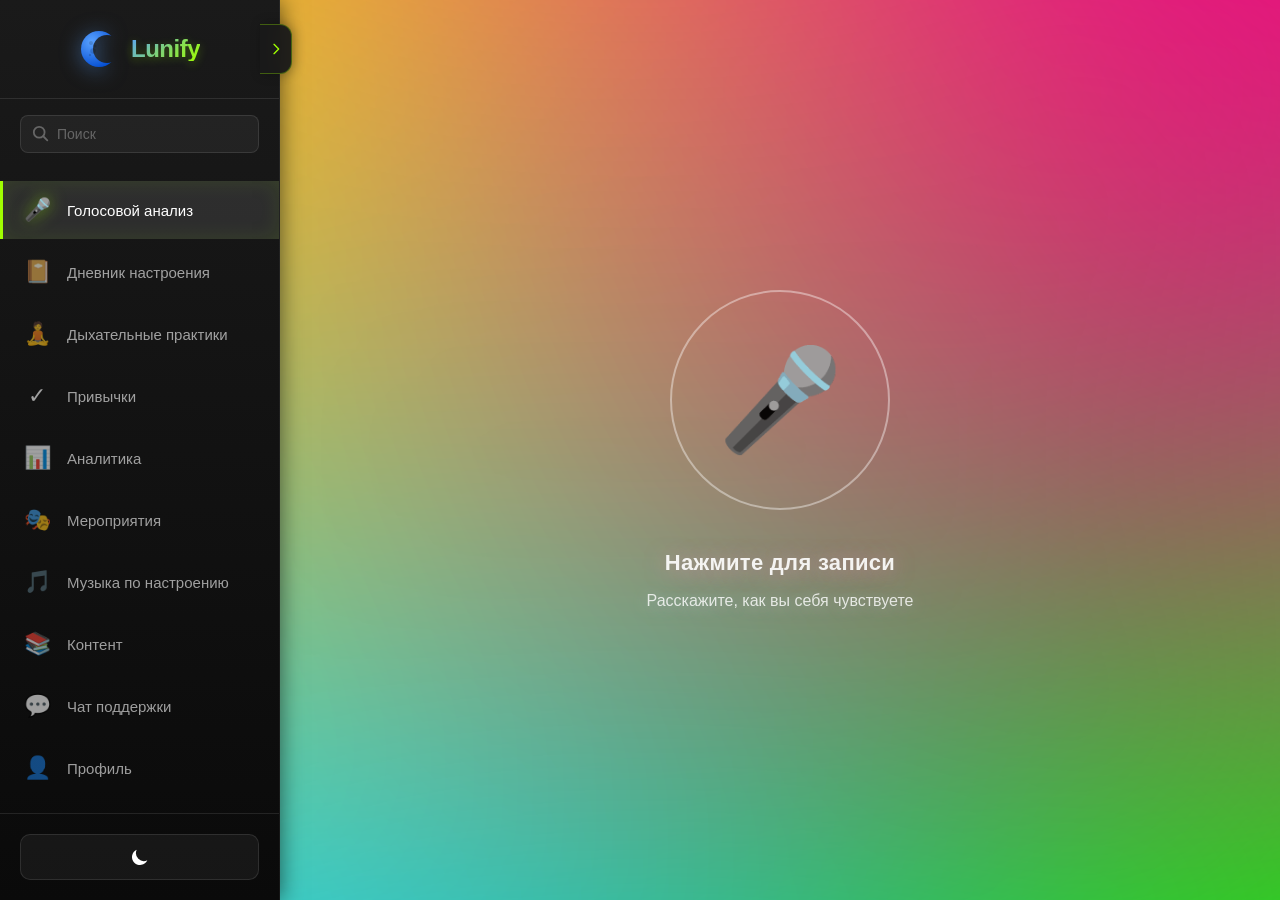
==== index.html @ f53cf0d1 "first" ====
<!DOCTYPE html>
<html lang="ru">
<head>
    <meta charset="UTF-8">
    <meta name="viewport" content="width=device-width, initial-scale=1.0, maximum-scale=1.0, user-scalable=no">
    <meta name="apple-mobile-web-app-capable" content="yes">
    <meta name="apple-mobile-web-app-status-bar-style" content="black-translucent">
    <meta name="apple-mobile-web-app-title" content="Lunify">
    <title>Lunify - Психологическое благополучие</title>
    <link rel="stylesheet" href="css/style.css?v=2.0">
</head>
<body>
    <!-- Sidebar Toggle Button -->
    <button class="sidebar-toggle-btn" id="sidebarToggleBtn">
        <svg width="24" height="24" viewBox="0 0 24 24" fill="none">
            <path d="M9 5L16 12L9 19" stroke="currentColor" stroke-width="2" stroke-linecap="round" stroke-linejoin="round"/>
        </svg>
    </button>

    <!-- Main Container -->
    <div class="container">
        <!-- Sidebar -->
        <aside class="app-sidebar" id="appSidebar">
            <div class="sidebar-header">
                <div class="sidebar-logo">
                    <svg class="moon-logo-sidebar" viewBox="0 0 200 200" xmlns="http://www.w3.org/2000/svg">
                        <defs>
                            <radialGradient id="moonGradientSidebar" cx="30%" cy="30%" r="80%">
                                <stop offset="0%" stop-color="#5AA2FF"/>
                                <stop offset="100%" stop-color="#004AD0"/>
                            </radialGradient>
                            <mask id="moonMaskSidebar">
                                <rect width="100%" height="100%" fill="white"/>
                                <circle cx="140" cy="100" r="70" fill="black"/>
                            </mask>
                        </defs>
                        <circle cx="100" cy="100" r="90" fill="url(#moonGradientSidebar)" mask="url(#moonMaskSidebar)"/>
                        <circle cx="60" cy="70" r="10" fill="rgba(0,0,0,0.15)"/>
                        <circle cx="70" cy="110" r="14" fill="rgba(0,0,0,0.15)"/>
                        <circle cx="55" cy="130" r="6" fill="rgba(0,0,0,0.15)"/>
                        <circle cx="80" cy="85" r="8" fill="rgba(0,0,0,0.15)"/>
                    </svg>
                    <div class="logo-text-wrapper">
                        <h1 class="sidebar-title">Lunify</h1>
                    </div>
                </div>
            </div>

            <!-- Search -->
            <div class="sidebar-search">
                <svg class="search-icon" width="18" height="18" viewBox="0 0 20 20" fill="none">
                    <circle cx="8" cy="8" r="6" stroke="currentColor" stroke-width="2"/>
                    <path d="M12.5 12.5L17 17" stroke="currentColor" stroke-width="2" stroke-linecap="round"/>
                </svg>
                <input type="text" class="search-input" placeholder="Поиск">
            </div>

            <!-- Navigation -->
            <nav class="sidebar-nav">
                <button class="ios-tab active" data-tab="voice">
                    <span class="tab-icon">🎤</span>
                    <span class="tab-label">Голосовой анализ</span>
                </button>
                <button class="ios-tab" data-tab="mood">
                    <span class="tab-icon">📔</span>
                    <span class="tab-label">Дневник настроения</span>
                </button>
                <button class="ios-tab" data-tab="breathe">
                    <span class="tab-icon">🧘</span>
                    <span class="tab-label">Дыхательные практики</span>
                </button>
                <button class="ios-tab" data-tab="habits">
                    <span class="tab-icon">✓</span>
                    <span class="tab-label">Привычки</span>
                </button>
                <button class="ios-tab" data-tab="analytics">
                    <span class="tab-icon">📊</span>
                    <span class="tab-label">Аналитика</span>
                </button>
                <button class="ios-tab" data-tab="events">
                    <span class="tab-icon">🎭</span>
                    <span class="tab-label">Мероприятия</span>
                </button>
                <button class="ios-tab" data-tab="music">
                    <span class="tab-icon">🎵</span>
                    <span class="tab-label">Музыка по настроению</span>
                </button>
                <button class="ios-tab" data-tab="content">
                    <span class="tab-icon">📚</span>
                    <span class="tab-label">Контент</span>
                </button>
                <button class="ios-tab" data-tab="chat">
                    <span class="tab-icon">💬</span>
                    <span class="tab-label">Чат поддержки</span>
                </button>
                <button class="ios-tab" data-tab="profile">
                    <span class="tab-icon">👤</span>
                    <span class="tab-label">Профиль</span>
                </button>
            </nav>

            <!-- Theme Toggle -->
            <div class="sidebar-footer">
                <button class="theme-toggle-btn" id="themeToggle" title="Переключить тему">
                    <svg width="20" height="20" viewBox="0 0 20 20" fill="currentColor">
                        <path d="M17.293 13.293A8 8 0 016.707 2.707a8.001 8.001 0 1010.586 10.586z"/>
                    </svg>
                </button>
            </div>
        </aside>

        <!-- Main Content Area -->
        <div class="main-content-area" id="mainContentArea">

        <!-- Voice Tab -->
        <div id="voice-tab" class="tab-content active">
            <div class="ios-card">
                <div class="voice-section">
                    <button class="voice-button" id="voiceBtn">🎤</button>
                    <div class="voice-status" id="voiceStatus">Нажмите для записи</div>
                    <div class="voice-hint">Расскажите, как вы себя чувствуете</div>
                </div>
            </div>

            <!-- Results Card -->
            <div class="ios-card result-card" id="resultsCard">
                <button class="result-close-btn" id="closeResultsBtn">✕</button>
                <div class="result-banner" id="resultBanner">
                    <div class="result-icon" id="resultIcon">😊</div>
                    <div class="result-title" id="resultTitle">Анализ завершен</div>
                    <div class="result-subtitle" id="resultSubtitle">Ваше состояние</div>
                    <div class="ios-badge" id="resultBadge">Приоритет</div>
                </div>
                <div class="ios-card-body">
                    <div id="resultMessage"></div>

                    <div class="ios-list">
                        <div class="list-item-title">📌 Рекомендации</div>
                        <div id="actionsList"></div>
                    </div>

                    <div class="ios-list">
                        <div class="list-item-title">🧘 Упражнения</div>
                        <div id="exercisesList"></div>
                    </div>
                </div>
            </div>
        </div>

        <!-- Mood Diary Tab -->
        <div id="mood-tab" class="tab-content">
            <div class="ios-card">
                <div class="ios-card-header">
                    <h2>Дневник настроения</h2>
                </div>
                <div class="ios-card-body">
                    <div class="mood-selector">
                        <div class="mood-question">Как вы себя чувствуете сегодня?</div>
                        <div class="mood-emojis">
                            <button class="mood-emoji" data-mood="5" data-emoji="😄">😄<span>Отлично</span></button>
                            <button class="mood-emoji" data-mood="4" data-emoji="🙂">🙂<span>Хорошо</span></button>
                            <button class="mood-emoji" data-mood="3" data-emoji="😐">😐<span>Нормально</span></button>
                            <button class="mood-emoji" data-mood="2" data-emoji="😔">😔<span>Грустно</span></button>
                            <button class="mood-emoji" data-mood="1" data-emoji="😢">😢<span>Плохо</span></button>
                        </div>
                    </div>

                    <div class="mood-tags">
                        <div class="section-title">Что влияет на настроение?</div>
                        <div class="tags-container">
                            <button class="tag-btn" data-tag="работа">💼 Работа</button>
                            <button class="tag-btn" data-tag="отношения">❤️ Отношения</button>
                            <button class="tag-btn" data-tag="здоровье">🏥 Здоровье</button>
                            <button class="tag-btn" data-tag="семья">👨‍👩‍👧 Семья</button>
                            <button class="tag-btn" data-tag="деньги">💰 Финансы</button>
                            <button class="tag-btn" data-tag="учеба">📚 Учёба</button>
                            <button class="tag-btn" data-tag="сон">😴 Сон</button>
                            <button class="tag-btn" data-tag="спорт">🏃 Спорт</button>
                        </div>
                    </div>

                    <textarea class="ios-input" id="moodNote" placeholder="Заметки (необязательно)..."></textarea>
                    <button class="ios-button" id="saveMoodBtn">Сохранить запись</button>
                </div>
            </div>

            <!-- Mood History -->
            <div class="ios-card">
                <div class="ios-card-header">
                    <h2>История записей</h2>
                </div>
                <div id="moodHistoryList"></div>
            </div>
        </div>

        <!-- Breathing Exercises Tab -->
        <div id="breathe-tab" class="tab-content">
            <div class="ios-card">
                <div class="ios-card-header">
                    <h2>Дыхательные практики</h2>
                </div>
                <div class="breathe-container">
                    <!-- Exercise Selector -->
                    <div class="exercise-selector">
                        <button class="exercise-card active" data-exercise="478">
                            <div class="exercise-icon">😌</div>
                            <div class="exercise-name">4-7-8</div>
                            <div class="exercise-desc">Для расслабления</div>
                        </button>
                        <button class="exercise-card" data-exercise="box">
                            <div class="exercise-icon">📦</div>
                            <div class="exercise-name">Квадрат</div>
                            <div class="exercise-desc">От стресса</div>
                        </button>
                        <button class="exercise-card" data-exercise="calm">
                            <div class="exercise-icon">🌊</div>
                            <div class="exercise-name">Спокойствие</div>
                            <div class="exercise-desc">Медленное дыхание</div>
                        </button>
                        <button class="exercise-card" data-exercise="energy">
                            <div class="exercise-icon">⚡</div>
                            <div class="exercise-name">Энергия</div>
                            <div class="exercise-desc">Бодрящее дыхание</div>
                        </button>
                        <button class="exercise-card" data-exercise="triangle">
                            <div class="exercise-icon">🔺</div>
                            <div class="exercise-name">Треугольник</div>
                            <div class="exercise-desc">Баланс и гармония</div>
                        </button>
                        <button class="exercise-card" data-exercise="deep">
                            <div class="exercise-icon">🫁</div>
                            <div class="exercise-name">Глубокое</div>
                            <div class="exercise-desc">Против тревоги</div>
                        </button>
                    </div>

                    <!-- Breathing Animation -->
                    <div class="breathing-animation">
                        <div class="breath-circle" id="breathCircle">
                            <div class="breath-text" id="breathText">Нажмите<br>"Начать"</div>
                        </div>
                    </div>

                    <!-- Controls -->
                    <div class="breathing-controls">
                        <div class="breath-counter" id="breathCounter">Циклов: 0 / 5</div>
                    </div>

                    <!-- Instructions -->
                    <div class="breathing-instructions" id="breathInstructions">
                        <h3>Техника 4-7-8</h3>
                        <ul>
                            <li>Вдох через нос (4 секунды)</li>
                            <li>Задержка дыхания (7 секунд)</li>
                            <li>Выдох через рот (8 секунд)</li>
                        </ul>
                    </div>
                </div>
            </div>
        </div>

        <!-- Habits Tracker Tab -->
        <div id="habits-tab" class="tab-content">
            <div class="ios-card">
                <div class="ios-card-header">
                    <h2>Трекер привычек</h2>
                    <button class="add-habit-btn" id="addHabitBtn">+ Добавить</button>
                </div>
                <div class="habits-list" id="habitsList">
                    <!-- Habits will be added here -->
                </div>
            </div>

            <!-- Add Habit Modal -->
            <div class="modal" id="addHabitModal">
                <div class="modal-content">
                    <div class="modal-header">
                        <h3>Новая привычка</h3>
                        <button class="modal-close" id="closeHabitModal">✕</button>
                    </div>
                    <div class="modal-body">
                        <input type="text" class="ios-input" id="habitNameInput" placeholder="Название привычки">
                        <div class="habit-icon-selector">
                            <button class="habit-icon-btn" data-icon="💧">💧</button>
                            <button class="habit-icon-btn" data-icon="🏃">🏃</button>
                            <button class="habit-icon-btn" data-icon="📚">📚</button>
                            <button class="habit-icon-btn" data-icon="🧘">🧘</button>
                            <button class="habit-icon-btn" data-icon="😴">😴</button>
                            <button class="habit-icon-btn" data-icon="🥗">🥗</button>
                            <button class="habit-icon-btn" data-icon="💊">💊</button>
                            <button class="habit-icon-btn" data-icon="✍️">✍️</button>
                        </div>
                        <button class="ios-button" id="saveHabitBtn">Создать привычку</button>
                    </div>
                </div>
            </div>
        </div>

        <!-- Analytics Tab -->
        <div id="analytics-tab" class="tab-content">
            <div class="ios-card">
                <div class="ios-card-header">
                    <h2>Аналитика настроения</h2>
                    <div class="period-selector">
                        <button class="period-btn active" data-period="week">Неделя</button>
                        <button class="period-btn" data-period="month">Месяц</button>
                    </div>
                </div>
                <div class="ios-card-body">
                    <canvas id="moodChart"></canvas>
                </div>
            </div>

            <div class="ios-card">
                <div class="ios-card-header">
                    <h2>Статистика</h2>
                </div>
                <div class="stats-grid">
                    <div class="stat-card">
                        <div class="stat-value" id="avgMood">0</div>
                        <div class="stat-label">Среднее настроение</div>
                    </div>
                    <div class="stat-card">
                        <div class="stat-value" id="totalEntries">0</div>
                        <div class="stat-label">Записей</div>
                    </div>
                    <div class="stat-card">
                        <div class="stat-value" id="bestDay">-</div>
                        <div class="stat-label">Лучший день</div>
                    </div>
                    <div class="stat-card">
                        <div class="stat-value" id="streak">0</div>
                        <div class="stat-label">Дней подряд</div>
                    </div>
                </div>
            </div>

            <div class="ios-card">
                <div class="ios-card-header">
                    <h2>Популярные триггеры</h2>
                </div>
                <div class="triggers-list" id="triggersList">
                    <!-- Will be populated -->
                </div>
            </div>
        </div>

        <!-- Events Tab -->
        <div id="events-tab" class="tab-content">
            <div class="events-page">
                <h1 class="events-page-title">Психологические мероприятия</h1>
                <p class="events-page-subtitle">Найдите подходящие события для вашего благополучия в Москве</p>

                <!-- Featured Events -->
                <section class="events-section">
                    <h2 class="events-section-title">Рекомендуем</h2>
                    <div class="events-grid">
                        <!-- Event Card 1 -->
                        <div class="event-card">
                            <div class="event-image" style="background: linear-gradient(135deg, #667eea 0%, #764ba2 100%);">
                                <div class="event-date-badge">
                                    <div class="date-month">НОЯ</div>
                                    <div class="date-day">25</div>
                                </div>
                                <div class="event-category">Медитация</div>
                            </div>
                            <div class="event-content">
                                <h3 class="event-title">Практика осознанности для начинающих</h3>
                                <p class="event-location">📍 Москва • Центр йоги "Прана"</p>
                                <p class="event-time">⏰ 19:00 - 21:00</p>
                                <div class="event-footer">
                                    <span class="event-price">от 1 500 ₽</span>
                                    <span class="event-spots">Осталось 5 мест</span>
                                </div>
                            </div>
                        </div>

                        <!-- Event Card 2 -->
                        <div class="event-card">
                            <div class="event-image" style="background: linear-gradient(135deg, #f093fb 0%, #f5576c 100%);">
                                <div class="event-date-badge">
                                    <div class="date-month">НОЯ</div>
                                    <div class="date-day">28</div>
                                </div>
                                <div class="event-category">Арт-терапия</div>
                            </div>
                            <div class="event-content">
                                <h3 class="event-title">Творческая мастерская: Рисуем эмоции</h3>
                                <p class="event-location">📍 Москва • Студия "Арт Пространство"</p>
                                <p class="event-time">⏰ 15:00 - 18:00</p>
                                <div class="event-footer">
                                    <span class="event-price">от 2 000 ₽</span>
                                    <span class="event-spots">Осталось 8 мест</span>
                                </div>
                            </div>
                        </div>

                        <!-- Event Card 3 -->
                        <div class="event-card">
                            <div class="event-image" style="background: linear-gradient(135deg, #4facfe 0%, #00f2fe 100%);">
                                <div class="event-date-badge">
                                    <div class="date-month">ДЕК</div>
                                    <div class="date-day">02</div>
                                </div>
                                <div class="event-category">Дыхание</div>
                            </div>
                            <div class="event-content">
                                <h3 class="event-title">Дыхательные практики от стресса</h3>
                                <p class="event-location">📍 Москва • Wellness Центр</p>
                                <p class="event-time">⏰ 10:00 - 12:00</p>
                                <div class="event-footer">
                                    <span class="event-price">от 1 800 ₽</span>
                                    <span class="event-spots">Осталось 12 мест</span>
                                </div>
                            </div>
                        </div>

                        <!-- Event Card 4 -->
                        <div class="event-card">
                            <div class="event-image" style="background: linear-gradient(135deg, #43e97b 0%, #38f9d7 100%);">
                                <div class="event-date-badge">
                                    <div class="date-month">ДЕК</div>
                                    <div class="date-day">05</div>
                                </div>
                                <div class="event-category">Групповая терапия</div>
                            </div>
                            <div class="event-content">
                                <h3 class="event-title">Женский круг поддержки</h3>
                                <p class="event-location">📍 Москва • Психологический центр "Гармония"</p>
                                <p class="event-time">⏰ 18:00 - 20:30</p>
                                <div class="event-footer">
                                    <span class="event-price">от 2 500 ₽</span>
                                    <span class="event-spots">Осталось 3 места</span>
                                </div>
                            </div>
                        </div>

                        <!-- Event Card 5 -->
                        <div class="event-card">
                            <div class="event-image" style="background: linear-gradient(135deg, #fa709a 0%, #fee140 100%);">
                                <div class="event-date-badge">
                                    <div class="date-month">ДЕК</div>
                                    <div class="date-day">08</div>
                                </div>
                                <div class="event-category">Йога</div>
                            </div>
                            <div class="event-content">
                                <h3 class="event-title">Йога для снятия тревожности</h3>
                                <p class="event-location">📍 Москва • Yoga Space</p>
                                <p class="event-time">⏰ 20:00 - 21:30</p>
                                <div class="event-footer">
                                    <span class="event-price">от 1 200 ₽</span>
                                    <span class="event-spots">Осталось 15 мест</span>
                                </div>
                            </div>
                        </div>

                        <!-- Event Card 6 -->
                        <div class="event-card">
                            <div class="event-image" style="background: linear-gradient(135deg, #a8edea 0%, #fed6e3 100%);">
                                <div class="event-date-badge">
                                    <div class="date-month">ДЕК</div>
                                    <div class="date-day">12</div>
                                </div>
                                <div class="event-category">Лекция</div>
                            </div>
                            <div class="event-content">
                                <h3 class="event-title">Как справляться с выгоранием</h3>
                                <p class="event-location">📍 Москва • Лекторий "Просвещение"</p>
                                <p class="event-time">⏰ 19:30 - 21:00</p>
                                <div class="event-footer">
                                    <span class="event-price">Бесплатно</span>
                                    <span class="event-spots">Осталось 20 мест</span>
                                </div>
                            </div>
                        </div>
                    </div>
                </section>

                <!-- Upcoming Events -->
                <section class="events-section">
                    <h2 class="events-section-title">Скоро</h2>
                    <div class="events-grid">
                        <!-- Event Card 7 -->
                        <div class="event-card">
                            <div class="event-image" style="background: linear-gradient(135deg, #ffecd2 0%, #fcb69f 100%);">
                                <div class="event-date-badge">
                                    <div class="date-month">ДЕК</div>
                                    <div class="date-day">15</div>
                                </div>
                                <div class="event-category">Танцевальная терапия</div>
                            </div>
                            <div class="event-content">
                                <h3 class="event-title">Свободный танец: Выражение через движение</h3>
                                <p class="event-location">📍 Москва • Танцевальная студия "Движение"</p>
                                <p class="event-time">⏰ 16:00 - 18:00</p>
                                <div class="event-footer">
                                    <span class="event-price">от 1 600 ₽</span>
                                    <span class="event-spots">Осталось 10 мест</span>
                                </div>
                            </div>
                        </div>

                        <!-- Event Card 8 -->
                        <div class="event-card">
                            <div class="event-image" style="background: linear-gradient(135deg, #ff9a9e 0%, #fecfef 100%);">
                                <div class="event-date-badge">
                                    <div class="date-month">ДЕК</div>
                                    <div class="date-day">18</div>
                                </div>
                                <div class="event-category">Звукотерапия</div>
                            </div>
                            <div class="event-content">
                                <h3 class="event-title">Медитация с поющими чашами</h3>
                                <p class="event-location">📍 Москва • Центр "Звуковая волна"</p>
                                <p class="event-time">⏰ 20:00 - 22:00</p>
                                <div class="event-footer">
                                    <span class="event-price">от 2 200 ₽</span>
                                    <span class="event-spots">Осталось 6 мест</span>
                                </div>
                            </div>
                        </div>
                    </div>
                </section>
            </div>
        </div>

        <!-- Music Tab -->
        <div id="music-tab" class="tab-content">
            <div class="music-page">
                <h1 class="music-page-title">Музыка по настроению</h1>
                <p class="music-page-subtitle">Подберите музыку под ваше текущее состояние</p>

                <!-- Mood Selection -->
                <section class="mood-music-section">
                    <h2 class="music-section-title">Выберите настроение</h2>
                    <div class="mood-categories">
                        <!-- Happy Mood -->
                        <div class="mood-category-card" data-mood="happy">
                            <div class="mood-category-icon">😊</div>
                            <h3 class="mood-category-title">Поднять настроение</h3>
                            <p class="mood-category-desc">Веселые и энергичные треки</p>
                            <div class="mood-category-overlay">
                                <button class="play-mood-btn">▶ Слушать</button>
                            </div>
                        </div>

                        <!-- Calm Mood -->
                        <div class="mood-category-card" data-mood="calm">
                            <div class="mood-category-icon">😌</div>
                            <h3 class="mood-category-title">Успокоиться</h3>
                            <p class="mood-category-desc">Расслабляющая музыка</p>
                            <div class="mood-category-overlay">
                                <button class="play-mood-btn">▶ Слушать</button>
                            </div>
                        </div>

                        <!-- Focus Mood -->
                        <div class="mood-category-card" data-mood="focus">
                            <div class="mood-category-icon">🎯</div>
                            <h3 class="mood-category-title">Сосредоточиться</h3>
                            <p class="mood-category-desc">Музыка для концентрации</p>
                            <div class="mood-category-overlay">
                                <button class="play-mood-btn">▶ Слушать</button>
                            </div>
                        </div>

                        <!-- Sleep Mood -->
                        <div class="mood-category-card" data-mood="sleep">
                            <div class="mood-category-icon">😴</div>
                            <h3 class="mood-category-title">Заснуть</h3>
                            <p class="mood-category-desc">Спокойная музыка для сна</p>
                            <div class="mood-category-overlay">
                                <button class="play-mood-btn">▶ Слушать</button>
                            </div>
                        </div>

                        <!-- Energize Mood -->
                        <div class="mood-category-card" data-mood="energize">
                            <div class="mood-category-icon">⚡</div>
                            <h3 class="mood-category-title">Зарядиться энергией</h3>
                            <p class="mood-category-desc">Бодрящие треки</p>
                            <div class="mood-category-overlay">
                                <button class="play-mood-btn">▶ Слушать</button>
                            </div>
                        </div>

                        <!-- Sad Mood -->
                        <div class="mood-category-card" data-mood="sad">
                            <div class="mood-category-icon">😢</div>
                            <h3 class="mood-category-title">Выплеснуть эмоции</h3>
                            <p class="mood-category-desc">Для грустного настроения</p>
                            <div class="mood-category-overlay">
                                <button class="play-mood-btn">▶ Слушать</button>
                            </div>
                        </div>
                    </div>
                </section>

                <!-- Current Playing -->
                <section class="now-playing-section" id="nowPlayingSection" style="display: none;">
                    <h2 class="music-section-title">Сейчас играет</h2>
                    <div class="now-playing-card">
                        <div class="now-playing-cover" id="nowPlayingCover">
                            <div class="play-indicator">
                                <span class="bar"></span>
                                <span class="bar"></span>
                                <span class="bar"></span>
                                <span class="bar"></span>
                            </div>
                        </div>
                        <div class="now-playing-info">
                            <h3 class="now-playing-title" id="nowPlayingTitle">Название трека</h3>
                            <p class="now-playing-artist" id="nowPlayingArtist">Исполнитель</p>
                            <div class="now-playing-progress">
                                <div class="progress-bar">
                                    <div class="progress-fill" id="progressFill"></div>
                                </div>
                                <div class="progress-time">
                                    <span id="currentTime">0:00</span>
                                    <span id="totalTime">0:00</span>
                                </div>
                            </div>
                        </div>
                        <div class="now-playing-controls">
                            <button class="control-btn" id="prevBtn">⏮</button>
                            <button class="control-btn play-btn" id="playPauseBtn">▶</button>
                            <button class="control-btn" id="nextBtn">⏭</button>
                        </div>
                    </div>
                </section>

                <!-- Recommended Playlists -->
                <section class="playlists-section">
                    <h2 class="music-section-title">Рекомендованные плейлисты</h2>
                    <div class="playlists-grid" id="playlistsGrid">
                        <!-- Playlists will be loaded here -->
                        <div class="playlist-card">
                            <div class="playlist-cover" style="background: linear-gradient(135deg, #FFD89B 0%, #19547B 100%);">
                                <div class="playlist-play-btn">▶</div>
                            </div>
                            <h4 class="playlist-title">Утренняя мотивация</h4>
                            <p class="playlist-desc">Начни день с энергии</p>
                        </div>

                        <div class="playlist-card">
                            <div class="playlist-cover" style="background: linear-gradient(135deg, #667eea 0%, #764ba2 100%);">
                                <div class="playlist-play-btn">▶</div>
                            </div>
                            <h4 class="playlist-title">Вечерний релакс</h4>
                            <p class="playlist-desc">Расслабься после дня</p>
                        </div>

                        <div class="playlist-card">
                            <div class="playlist-cover" style="background: linear-gradient(135deg, #f093fb 0%, #f5576c 100%);">
                                <div class="playlist-play-btn">▶</div>
                            </div>
                            <h4 class="playlist-title">Медитация</h4>
                            <p class="playlist-desc">Для глубокого покоя</p>
                        </div>

                        <div class="playlist-card">
                            <div class="playlist-cover" style="background: linear-gradient(135deg, #4facfe 0%, #00f2fe 100%);">
                                <div class="playlist-play-btn">▶</div>
                            </div>
                            <h4 class="playlist-title">Фокус</h4>
                            <p class="playlist-desc">Музыка для работы</p>
                        </div>
                    </div>
                </section>

                <!-- Yandex Music Connection -->
                <section class="spotify-connect-section">
                    <div class="spotify-connect-card">
                        <div class="spotify-icon">🎧</div>
                        <h3>Подключите Яндекс.Музыку</h3>
                        <p>Для полного доступа к музыкальным функциям подключите ваш Яндекс.Музыка аккаунт</p>
                        <button class="spotify-connect-btn yandex-music-btn" id="spotifyConnectBtn">
                            <svg width="24" height="24" viewBox="0 0 24 24" fill="currentColor">
                                <path d="M12 0C5.373 0 0 5.373 0 12s5.373 12 12 12 12-5.373 12-12S18.627 0 12 0zm5.894 17.458a.498.498 0 01-.707 0l-4.293-4.293a.5.5 0 010-.707l4.293-4.293a.5.5 0 01.707.707L13.707 12l4.187 4.187a.498.498 0 010 .707z"/>
                            </svg>
                            Подключить Яндекс.Музыку
                        </button>
                    </div>
                </section>
            </div>
        </div>

        <!-- Content Tab -->
        <div id="content-tab" class="tab-content">
            <div class="content-page">
                <h1 class="content-page-title">Библиотека контента</h1>
                <p class="content-page-subtitle">Подкасты, истории и медитации для вашего благополучия</p>

                <!-- Podcasts Section -->
                <section class="content-section">
                    <div class="section-header-with-filter">
                        <h2 class="content-section-title">🎙️ Подкасты о ментальном здоровье</h2>
                        <div class="content-filters">
                            <button class="filter-btn active" data-filter="all">Все</button>
                            <button class="filter-btn" data-filter="psychology">Психология</button>
                            <button class="filter-btn" data-filter="anxiety">Тревожность</button>
                            <button class="filter-btn" data-filter="sleep">Сон</button>
                        </div>
                    </div>

                    <div class="podcasts-grid">
                        <!-- Podcast 1 -->
                        <div class="podcast-card" data-category="psychology">
                            <div class="podcast-cover">
                                <div class="podcast-play-icon">🎙️</div>
                                <div class="podcast-duration">45 мин</div>
                            </div>
                            <div class="podcast-info">
                                <span class="podcast-category">Психология</span>
                                <h3 class="podcast-title">Как справиться с выгоранием</h3>
                                <p class="podcast-author">Д-р Анна Петрова</p>
                                <p class="podcast-description">Эксперт рассказывает о признаках выгорания и методах восстановления</p>
                                <div class="podcast-stats">
                                    <span>👁️ 12.5k</span>
                                    <span>⭐ 4.8</span>
                                </div>
                            </div>
                        </div>

                        <!-- Podcast 2 -->
                        <div class="podcast-card" data-category="anxiety">
                            <div class="podcast-cover" style="background: linear-gradient(135deg, #667eea 0%, #764ba2 100%);">
                                <div class="podcast-play-icon">🎙️</div>
                                <div class="podcast-duration">32 мин</div>
                            </div>
                            <div class="podcast-info">
                                <span class="podcast-category">Тревожность</span>
                                <h3 class="podcast-title">Управление тревогой в повседневной жизни</h3>
                                <p class="podcast-author">Мария Соколова</p>
                                <p class="podcast-description">Практические техники для снижения уровня тревоги</p>
                                <div class="podcast-stats">
                                    <span>👁️ 8.2k</span>
                                    <span>⭐ 4.9</span>
                                </div>
                            </div>
                        </div>

                        <!-- Podcast 3 -->
                        <div class="podcast-card" data-category="sleep">
                            <div class="podcast-cover" style="background: linear-gradient(135deg, #4facfe 0%, #00f2fe 100%);">
                                <div class="podcast-play-icon">🎙️</div>
                                <div class="podcast-duration">28 мин</div>
                            </div>
                            <div class="podcast-info">
                                <span class="podcast-category">Сон</span>
                                <h3 class="podcast-title">Секреты здорового сна</h3>
                                <p class="podcast-author">Д-р Иван Смирнов</p>
                                <p class="podcast-description">Как наладить режим сна и улучшить его качество</p>
                                <div class="podcast-stats">
                                    <span>👁️ 15.1k</span>
                                    <span>⭐ 4.7</span>
                                </div>
                            </div>
                        </div>

                        <!-- Podcast 4 -->
                        <div class="podcast-card" data-category="psychology">
                            <div class="podcast-cover" style="background: linear-gradient(135deg, #f093fb 0%, #f5576c 100%);">
                                <div class="podcast-play-icon">🎙️</div>
                                <div class="podcast-duration">38 мин</div>
                            </div>
                            <div class="podcast-info">
                                <span class="podcast-category">Психология</span>
                                <h3 class="podcast-title">Эмоциональный интеллект</h3>
                                <p class="podcast-author">Елена Волкова</p>
                                <p class="podcast-description">Развитие навыков управления эмоциями</p>
                                <div class="podcast-stats">
                                    <span>👁️ 9.8k</span>
                                    <span>⭐ 4.6</span>
                                </div>
                            </div>
                        </div>
                    </div>
                </section>

                <!-- Recovery Stories Section -->
                <section class="content-section">
                    <h2 class="content-section-title">❤️ Истории выздоровления</h2>
                    <p class="section-subtitle">Вдохновляющие истории людей, которые справились с трудностями</p>

                    <div class="stories-grid">
                        <!-- Story 1 -->
                        <div class="story-card">
                            <div class="story-image" style="background: linear-gradient(135deg, #43e97b 0%, #38f9d7 100%);">
                                <div class="story-quote">"</div>
                            </div>
                            <div class="story-content">
                                <h3 class="story-title">Победа над депрессией</h3>
                                <p class="story-author">Алексей, 32 года</p>
                                <p class="story-excerpt">После двух лет борьбы с депрессией я нашел свой путь к выздоровлению. Терапия, поддержка близких и работа над собой помогли мне вернуться к жизни...</p>
                                <button class="read-more-btn">Читать далее →</button>
                                <div class="story-meta">
                                    <span>⏱️ 7 мин чтения</span>
                                    <span>💬 24 комментария</span>
                                </div>
                            </div>
                        </div>

                        <!-- Story 2 -->
                        <div class="story-card">
                            <div class="story-image" style="background: linear-gradient(135deg, #fa709a 0%, #fee140 100%);">
                                <div class="story-quote">"</div>
                            </div>
                            <div class="story-content">
                                <h3 class="story-title">Как я справилась с паническими атаками</h3>
                                <p class="story-author">Мария, 28 лет</p>
                                <p class="story-excerpt">Панические атаки контролировали мою жизнь. Но с помощью когнитивно-поведенческой терапии я научилась их контролировать...</p>
                                <button class="read-more-btn">Читать далее →</button>
                                <div class="story-meta">
                                    <span>⏱️ 5 мин чтения</span>
                                    <span>💬 18 комментариев</span>
                                </div>
                            </div>
                        </div>

                        <!-- Story 3 -->
                        <div class="story-card">
                            <div class="story-image" style="background: linear-gradient(135deg, #a8edea 0%, #fed6e3 100%);">
                                <div class="story-quote">"</div>
                            </div>
                            <div class="story-content">
                                <h3 class="story-title">Путь к принятию себя</h3>
                                <p class="story-author">Дмитрий, 35 лет</p>
                                <p class="story-excerpt">Долгие годы я не мог принять себя таким, какой я есть. История о том, как я научился любить себя и обрел внутренний покой...</p>
                                <button class="read-more-btn">Читать далее →</button>
                                <div class="story-meta">
                                    <span>⏱️ 6 мин чтения</span>
                                    <span>💬 31 комментарий</span>
                                </div>
                            </div>
                        </div>
                    </div>
                </section>

                <!-- Guided Meditations Section -->
                <section class="content-section">
                    <h2 class="content-section-title">🧘 Гайдовые медитации</h2>
                    <p class="section-subtitle">Медитации с голосовым сопровождением для разных целей</p>

                    <div class="meditations-grid">
                        <!-- Meditation 1 -->
                        <div class="meditation-card">
                            <div class="meditation-image" style="background: linear-gradient(135deg, #667eea 0%, #764ba2 100%);">
                                <div class="meditation-icon">🌅</div>
                            </div>
                            <div class="meditation-info">
                                <div class="meditation-header">
                                    <h3 class="meditation-title">Утренняя медитация</h3>
                                    <span class="meditation-duration">10 мин</span>
                                </div>
                                <p class="meditation-description">Начни день с ясным умом и позитивным настроем</p>
                                <div class="meditation-tags">
                                    <span class="tag">Энергия</span>
                                    <span class="tag">Фокус</span>
                                </div>
                                <button class="meditation-play-btn">
                                    <span class="play-icon">▶</span>
                                    Начать медитацию
                                </button>
                            </div>
                        </div>

                        <!-- Meditation 2 -->
                        <div class="meditation-card">
                            <div class="meditation-image" style="background: linear-gradient(135deg, #4facfe 0%, #00f2fe 100%);">
                                <div class="meditation-icon">🌊</div>
                            </div>
                            <div class="meditation-info">
                                <div class="meditation-header">
                                    <h3 class="meditation-title">Снятие стресса</h3>
                                    <span class="meditation-duration">15 мин</span>
                                </div>
                                <p class="meditation-description">Освободись от напряжения и обрети спокойствие</p>
                                <div class="meditation-tags">
                                    <span class="tag">Релакс</span>
                                    <span class="tag">Стресс</span>
                                </div>
                                <button class="meditation-play-btn">
                                    <span class="play-icon">▶</span>
                                    Начать медитацию
                                </button>
                            </div>
                        </div>

                        <!-- Meditation 3 -->
                        <div class="meditation-card">
                            <div class="meditation-image" style="background: linear-gradient(135deg, #f093fb 0%, #f5576c 100%);">
                                <div class="meditation-icon">❤️</div>
                            </div>
                            <div class="meditation-info">
                                <div class="meditation-header">
                                    <h3 class="meditation-title">Любящая доброта</h3>
                                    <span class="meditation-duration">12 мин</span>
                                </div>
                                <p class="meditation-description">Развитие сострадания к себе и другим</p>
                                <div class="meditation-tags">
                                    <span class="tag">Любовь</span>
                                    <span class="tag">Принятие</span>
                                </div>
                                <button class="meditation-play-btn">
                                    <span class="play-icon">▶</span>
                                    Начать медитацию
                                </button>
                            </div>
                        </div>

                        <!-- Meditation 4 -->
                        <div class="meditation-card">
                            <div class="meditation-image" style="background: linear-gradient(135deg, #43e97b 0%, #38f9d7 100%);">
                                <div class="meditation-icon">🌙</div>
                            </div>
                            <div class="meditation-info">
                                <div class="meditation-header">
                                    <h3 class="meditation-title">Вечерняя медитация</h3>
                                    <span class="meditation-duration">20 мин</span>
                                </div>
                                <p class="meditation-description">Подготовь тело и разум ко сну</p>
                                <div class="meditation-tags">
                                    <span class="tag">Сон</span>
                                    <span class="tag">Покой</span>
                                </div>
                                <button class="meditation-play-btn">
                                    <span class="play-icon">▶</span>
                                    Начать медитацию
                                </button>
                            </div>
                        </div>

                        <!-- Meditation 5 -->
                        <div class="meditation-card">
                            <div class="meditation-image" style="background: linear-gradient(135deg, #fa709a 0%, #fee140 100%);">
                                <div class="meditation-icon">🌸</div>
                            </div>
                            <div class="meditation-info">
                                <div class="meditation-header">
                                    <h3 class="meditation-title">Осознанность</h3>
                                    <span class="meditation-duration">8 мин</span>
                                </div>
                                <p class="meditation-description">Практика присутствия здесь и сейчас</p>
                                <div class="meditation-tags">
                                    <span class="tag">Mindfulness</span>
                                    <span class="tag">Концентрация</span>
                                </div>
                                <button class="meditation-play-btn">
                                    <span class="play-icon">▶</span>
                                    Начать медитацию
                                </button>
                            </div>
                        </div>

                        <!-- Meditation 6 -->
                        <div class="meditation-card">
                            <div class="meditation-image" style="background: linear-gradient(135deg, #a8edea 0%, #fed6e3 100%);">
                                <div class="meditation-icon">🦋</div>
                            </div>
                            <div class="meditation-info">
                                <div class="meditation-header">
                                    <h3 class="meditation-title">Работа с тревогой</h3>
                                    <span class="meditation-duration">18 мин</span>
                                </div>
                                <p class="meditation-description">Техники успокоения встревоженного ума</p>
                                <div class="meditation-tags">
                                    <span class="tag">Тревога</span>
                                    <span class="tag">Спокойствие</span>
                                </div>
                                <button class="meditation-play-btn">
                                    <span class="play-icon">▶</span>
                                    Начать медитацию
                                </button>
                            </div>
                        </div>
                    </div>
                </section>
            </div>
        </div>

        <!-- Chat Tab -->
        <div id="chat-tab" class="tab-content">
            <div class="ios-card">
                <div class="chat-container" id="chatMessages">
                    <div class="chat-message">
                        <div class="chat-bubble assistant">
                            Привет! Я здесь, чтобы выслушать и поддержать тебя. Как ты себя чувствуешь?
                        </div>
                    </div>
                </div>
            </div>
            <div style="height: 60px;"></div>
        </div>

        <!-- Profile Tab -->
        <div id="profile-tab" class="tab-content">
            <!-- Not Logged In State -->
            <div id="loginState" class="login-state">
                <div class="ios-card">
                    <div class="login-header">
                        <div class="login-logo">
                            <svg class="moon-logo" viewBox="0 0 200 200" xmlns="http://www.w3.org/2000/svg">
                                <defs>
                                    <radialGradient id="moonGradientLogin" cx="30%" cy="30%" r="80%">
                                        <stop offset="0%" stop-color="#5AA2FF"/>
                                        <stop offset="100%" stop-color="#004AD0"/>
                                    </radialGradient>
                                    <mask id="moonMaskLogin">
                                        <rect width="100%" height="100%" fill="white"/>
                                        <circle cx="140" cy="100" r="70" fill="black"/>
                                    </mask>
                                </defs>
                                <circle cx="100" cy="100" r="90" fill="url(#moonGradientLogin)" mask="url(#moonMaskLogin)"/>
                                <circle cx="60" cy="70" r="10" fill="rgba(0,0,0,0.15)"/>
                                <circle cx="70" cy="110" r="14" fill="rgba(0,0,0,0.15)"/>
                                <circle cx="55" cy="130" r="6" fill="rgba(0,0,0,0.15)"/>
                            </svg>
                        </div>
                        <h1>Добро пожаловать в Lunify</h1>
                        <p class="login-subtitle">Войдите, чтобы синхронизировать данные между устройствами</p>
                    </div>
                    <div class="ios-card-body">
                        <button class="google-signin-btn" id="googleSignInBtn">
                            <svg width="24" height="24" viewBox="0 0 24 24">
                                <path fill="#4285F4" d="M22.56 12.25c0-.78-.07-1.53-.2-2.25H12v4.26h5.92c-.26 1.37-1.04 2.53-2.21 3.31v2.77h3.57c2.08-1.92 3.28-4.74 3.28-8.09z"/>
                                <path fill="#34A853" d="M12 23c2.97 0 5.46-.98 7.28-2.66l-3.57-2.77c-.98.66-2.23 1.06-3.71 1.06-2.86 0-5.29-1.93-6.16-4.53H2.18v2.84C3.99 20.53 7.7 23 12 23z"/>
                                <path fill="#FBBC05" d="M5.84 14.09c-.22-.66-.35-1.36-.35-2.09s.13-1.43.35-2.09V7.07H2.18C1.43 8.55 1 10.22 1 12s.43 3.45 1.18 4.93l2.85-2.22.81-.62z"/>
                                <path fill="#EA4335" d="M12 5.38c1.62 0 3.06.56 4.21 1.64l3.15-3.15C17.45 2.09 14.97 1 12 1 7.7 1 3.99 3.47 2.18 7.07l3.66 2.84c.87-2.6 3.3-4.53 6.16-4.53z"/>
                            </svg>
                            Войти через Google
                        </button>

                        <div class="login-divider">
                            <span>или</span>
                        </div>

                        <p class="guest-mode-text">Продолжить без входа</p>
                        <button class="ios-button secondary" id="continueGuestBtn">Гостевой режим</button>
                    </div>
                </div>
            </div>

            <!-- Logged In State -->
            <div id="profileState" class="profile-state" style="display: none;">
                <div class="ios-card">
                    <div class="profile-header">
                        <div class="profile-avatar" id="profileAvatar">
                            <img src="" alt="Avatar" id="avatarImg" style="display: none;">
                            <div class="avatar-placeholder">👤</div>
                        </div>
                        <h2 id="userName">Имя пользователя</h2>
                        <p id="userEmail" class="user-email">email@example.com</p>
                    </div>
                </div>

                <div class="ios-card">
                    <div class="ios-card-header">
                        <h2>Статистика</h2>
                    </div>
                    <div class="profile-stats">
                        <div class="stat-item">
                            <div class="stat-number" id="statDays">0</div>
                            <div class="stat-label">Дней с нами</div>
                        </div>
                        <div class="stat-item">
                            <div class="stat-number" id="statMoods">0</div>
                            <div class="stat-label">Записей в дневнике</div>
                        </div>
                        <div class="stat-item">
                            <div class="stat-number" id="statHabits">0</div>
                            <div class="stat-label">Привычек отслеживается</div>
                        </div>
                    </div>
                </div>

                <div class="ios-card">
                    <div class="ios-card-header">
                        <h2>Настройки</h2>
                    </div>
                    <div class="ios-list">
                        <div class="ios-list-item" id="syncDataBtn">
                            <div class="list-item-icon">🔄</div>
                            <div class="list-item-content">
                                <div class="list-item-text">Синхронизировать данные</div>
                            </div>
                            <div class="list-item-arrow">›</div>
                        </div>
                        <div class="ios-list-item" id="exportDataBtn">
                            <div class="list-item-icon">📥</div>
                            <div class="list-item-content">
                                <div class="list-item-text">Экспорт данных</div>
                            </div>
                            <div class="list-item-arrow">›</div>
                        </div>
                        <div class="ios-list-item" id="privacyBtn">
                            <div class="list-item-icon">🔒</div>
                            <div class="list-item-content">
                                <div class="list-item-text">Конфиденциальность</div>
                            </div>
                            <div class="list-item-arrow">›</div>
                        </div>
                    </div>
                </div>

                <div class="ios-card">
                    <button class="ios-button danger" id="logoutBtn">Выйти из аккаунта</button>
                </div>
            </div>
        </div>

        <!-- Emergency Card -->
        <div class="emergency-card" id="emergencyCard" style="display: none;">
            <div class="emergency-title">⚠️ Срочная помощь</div>
            <div class="emergency-text">
                Если вам нужна немедленная помощь, обратитесь к специалистам:
            </div>
            <button class="emergency-button" id="hotlineBtn">
                📞 Телефон доверия
                <span style="font-size: 15px; opacity: 0.8;">8-800-2000-122</span>
            </button>
            <button class="emergency-button" id="emergencyBtn">
                🚑 Скорая помощь
                <span style="font-size: 15px; opacity: 0.8;">112</span>
            </button>
        </div>

        </div> <!-- End of main-content-area -->
    </div> <!-- End of container -->

    <!-- Chat Input -->
    <div class="chat-input-container" id="chatInputContainer" style="display: none;">
        <textarea 
            class="chat-input" 
            id="chatInput" 
            placeholder="Сообщение..."
            rows="1"
        ></textarea>
        <button class="chat-send-button" id="chatSendBtn">↑</button>
    </div>

    <!-- Scripts -->
    <script src="https://cdn.jsdelivr.net/npm/chart.js@4.4.0/dist/chart.umd.min.js"></script>
    <script src="js/config.js"></script>
    <script src="js/voiceAnalysis.js"></script>
    <script src="js/aiChat.js"></script>
    <script src="js/moodDiary.js"></script>
    <script src="js/breathing.js"></script>
    <script src="js/habits.js"></script>
    <script src="js/analytics.js"></script>
    <script src="js/eventsTab.js"></script>
    <script src="js/musicPlayer.js"></script>
    <script src="js/contentLibrary.js"></script>
    <script src="js/search.js"></script>
    <script src="js/auth.js"></script>
    <script src="js/theme.js"></script>
    <script src="js/app.js"></script>
</body>
</html>
---- css/style.css ----
* {
    margin: 0;
    padding: 0;
    box-sizing: border-box;
    -webkit-tap-highlight-color: transparent;
}

:root {
    --primary-gradient: linear-gradient(135deg, #667eea 0%, #764ba2 100%);
    --bg-color: #f2f2f7;
    --card-bg: #ffffff;
    --text-primary: #000000;
    --text-secondary: #8e8e93;
    --border-color: #c6c6c8;
    --sidebar-bg: #ffffff;
    --sidebar-text: #000000;
    --safe-area-top: env(safe-area-inset-top);
    --safe-area-bottom: env(safe-area-inset-bottom);
}

/* ========================================
   DARK THEME
   ======================================== */

[data-theme="dark"] {
    --bg-color: #000000;
    --card-bg: #1c1c1e;
    --text-primary: #ffffff;
    --text-secondary: #8e8e93;
    --border-color: #38383a;
    --sidebar-bg: #1c1c1e;
    --sidebar-text: #ffffff;
}

body {
    font-family: -apple-system, BlinkMacSystemFont, 'SF Pro Display', 'Segoe UI', sans-serif;
    background: var(--bg-color);
    color: var(--text-primary);
    overflow-x: hidden;
    padding-top: var(--safe-area-top);
    padding-bottom: var(--safe-area-bottom);
    transition: background-color 0.3s ease, color 0.3s ease;
}

/* Smooth theme transitions */
.theme-transitioning,
.theme-transitioning * {
    transition: background-color 0.3s ease,
                color 0.3s ease,
                border-color 0.3s ease,
                box-shadow 0.3s ease !important;
}

/* ========================================
   SEARCH MODAL STYLES
   ======================================== */

.search-modal {
    position: fixed;
    top: 0;
    left: 0;
    right: 0;
    bottom: 0;
    background: rgba(0, 0, 0, 0.5);
    backdrop-filter: blur(10px);
    z-index: 10000;
    display: flex;
    align-items: flex-start;
    justify-content: center;
    padding: 60px 20px;
    opacity: 0;
    pointer-events: none;
    transition: opacity 0.3s ease;
}

.search-modal.active {
    opacity: 1;
    pointer-events: all;
}

.search-modal-content {
    background: var(--card-bg);
    border-radius: 16px;
    width: 100%;
    max-width: 640px;
    max-height: calc(100vh - 120px);
    display: flex;
    flex-direction: column;
    overflow: hidden;
    box-shadow: 0 20px 60px rgba(0, 0, 0, 0.3);
    transform: scale(0.95) translateY(-20px);
    transition: transform 0.3s ease;
}

.search-modal.active .search-modal-content {
    transform: scale(1) translateY(0);
}

.search-modal-header {
    padding: 20px;
    border-bottom: 1px solid var(--border-color);
}

.search-modal-input-wrapper {
    display: flex;
    align-items: center;
    gap: 12px;
    background: var(--bg-color);
    border-radius: 10px;
    padding: 12px 16px;
}

.search-modal-icon {
    color: var(--text-secondary);
    flex-shrink: 0;
}

.search-modal-input {
    flex: 1;
    border: none;
    background: transparent;
    font-size: 17px;
    color: var(--text-primary);
    outline: none;
}

.search-modal-input::placeholder {
    color: var(--text-secondary);
}

.search-modal-close {
    background: none;
    border: none;
    font-size: 24px;
    color: var(--text-secondary);
    cursor: pointer;
    padding: 0;
    width: 32px;
    height: 32px;
    display: flex;
    align-items: center;
    justify-content: center;
    border-radius: 50%;
    transition: background 0.2s;
    flex-shrink: 0;
}

.search-modal-close:hover {
    background: rgba(0, 0, 0, 0.05);
}

.search-modal-body {
    flex: 1;
    overflow-y: auto;
    padding: 20px;
}

/* Suggestions */
.search-suggestions {
    display: flex;
    flex-direction: column;
    gap: 8px;
}

.search-section-title {
    font-size: 13px;
    font-weight: 600;
    text-transform: uppercase;
    color: var(--text-secondary);
    letter-spacing: 0.5px;
    margin-bottom: 8px;
}

.search-suggestion-item {
    display: flex;
    align-items: center;
    gap: 16px;
    padding: 16px;
    background: var(--bg-color);
    border-radius: 12px;
    cursor: pointer;
    transition: all 0.2s;
}

.search-suggestion-item:hover {
    background: #e8e8ed;
    transform: translateX(4px);
}

.suggestion-icon {
    font-size: 32px;
    flex-shrink: 0;
}

.suggestion-content {
    flex: 1;
}

.suggestion-title {
    font-size: 17px;
    font-weight: 600;
    color: var(--text-primary);
    margin-bottom: 4px;
}

.suggestion-desc {
    font-size: 14px;
    color: var(--text-secondary);
}

/* Search Results */
.search-results-container {
    display: flex;
    flex-direction: column;
    gap: 12px;
}

.search-results-header {
    font-size: 13px;
    font-weight: 600;
    text-transform: uppercase;
    color: var(--text-secondary);
    letter-spacing: 0.5px;
    padding-bottom: 8px;
}

.search-results-list {
    display: flex;
    flex-direction: column;
    gap: 8px;
}

.search-result-item {
    display: flex;
    align-items: center;
    gap: 16px;
    padding: 16px;
    background: var(--bg-color);
    border-radius: 12px;
    cursor: pointer;
    transition: all 0.2s;
}

.search-result-item:hover {
    background: #e8e8ed;
    transform: translateX(4px);
}

.result-icon {
    font-size: 32px;
    flex-shrink: 0;
}

.result-content {
    flex: 1;
}

.result-title {
    font-size: 17px;
    font-weight: 600;
    color: var(--text-primary);
    margin-bottom: 4px;
    line-height: 1.3;
}

.result-title mark {
    background: #FFD60A;
    color: #000;
    padding: 2px 4px;
    border-radius: 4px;
}

.result-description {
    font-size: 14px;
    color: var(--text-secondary);
    margin-bottom: 6px;
}

.result-description mark {
    background: #FFD60A;
    color: #000;
    padding: 2px 4px;
    border-radius: 4px;
}

.result-type {
    display: inline-block;
    font-size: 11px;
    font-weight: 600;
    color: #667eea;
    background: rgba(102, 126, 234, 0.1);
    padding: 4px 8px;
    border-radius: 6px;
    text-transform: uppercase;
    letter-spacing: 0.5px;
}

.result-arrow {
    font-size: 20px;
    color: var(--text-secondary);
    flex-shrink: 0;
}

/* Empty State */
.search-empty {
    display: flex;
    flex-direction: column;
    align-items: center;
    justify-content: center;
    padding: 60px 20px;
    text-align: center;
}

.search-empty-icon {
    font-size: 64px;
    margin-bottom: 16px;
    opacity: 0.5;
}

.search-empty-text {
    font-size: 20px;
    font-weight: 600;
    color: var(--text-primary);
    margin-bottom: 8px;
}

.search-empty-hint {
    font-size: 15px;
    color: var(--text-secondary);
}

/* Mobile responsiveness */
@media (max-width: 768px) {
    .search-modal {
        padding: 20px 12px;
    }

    .search-modal-content {
        max-height: calc(100vh - 40px);
    }

    .search-modal-header {
        padding: 16px;
    }

    .search-modal-body {
        padding: 16px;
    }

    .suggestion-icon,
    .result-icon {
        font-size: 28px;
    }

    .suggestion-title,
    .result-title {
        font-size: 16px;
    }

    .suggestion-desc,
    .result-description {
        font-size: 13px;
    }
}

/* Dark mode support (if you add theme toggle later) */
@media (prefers-color-scheme: dark) {
    .search-modal {
        background: rgba(0, 0, 0, 0.7);
    }

    .search-modal-content {
        background: #1c1c1e;
    }

    .search-modal-input-wrapper {
        background: #2c2c2e;
    }

    .search-modal-input {
        color: #ffffff;
    }

    .search-suggestion-item,
    .search-result-item {
        background: #2c2c2e;
    }

    .search-suggestion-item:hover,
    .search-result-item:hover {
        background: #3a3a3c;
    }

    .suggestion-title,
    .result-title {
        color: #ffffff;
    }

    .result-title mark,
    .result-description mark {
        background: #FFD60A;
        color: #000;
    }
}

.status-bar {
    position: fixed;
    top: 0;
    left: 0;
    right: 0;
    height: calc(44px + var(--safe-area-top));
    background: var(--primary-gradient);
    z-index: 1000;
    display: flex;
    align-items: flex-end;
    padding: 0 16px 10px;
    color: white;
    transition: opacity 0.3s ease;
}

/* Hide status bar when voice tab is active */
#voice-tab.active ~ .status-bar,
.tab-content.active#voice-tab ~ .status-bar {
    opacity: 0;
    pointer-events: none;
}

.status-bar h1 {
    font-size: 34px;
    font-weight: 700;
    letter-spacing: -0.5px;
}

.container {
    display: flex;
    min-height: 100vh;
    padding: 0;
    margin: 0;
    position: relative;
}

.ios-card {
    background: var(--card-bg);
    border-radius: 12px;
    margin: 12px 16px;
    overflow: hidden;
    box-shadow: 0 1px 3px rgba(0, 0, 0, 0.05);
}

/* Transparent background for voice tab card */
#voice-tab .ios-card {
    background: transparent;
    box-shadow: none;
}

/* Full screen voice tab with gradient background */
#voice-tab {
    background: transparent;
    position: fixed;
    top: 0;
    left: 280px;
    right: 0;
    bottom: 0;
    z-index: 10;
    padding-top: var(--safe-area-top);
    transition: left 0.3s cubic-bezier(0.4, 0, 0.2, 1);
}

/* When sidebar is collapsed */
.app-sidebar.collapsed ~ .main-content-area #voice-tab {
    left: 0;
}

#voice-tab .ios-card {
    height: 100vh;
    margin: 0;
    border-radius: 0;
    background: #1a1a1a;
}

.ios-card-header {
    padding: 16px;
    border-bottom: 0.5px solid var(--border-color);
}

.ios-card-header h2 {
    font-size: 20px;
    font-weight: 600;
}

.ios-card-body {
    padding: 16px;
}

/* Vertical tabs on the left side - collapsible */
/* iOS Tabs - Yandex Music Style Sidebar */
.ios-tabs {
    position: fixed;
    left: 0;
    top: 0;
    bottom: 0;
    width: 280px;
    display: flex;
    flex-direction: column;
    background: rgba(0, 0, 0, 0.85);
    backdrop-filter: blur(40px);
    -webkit-backdrop-filter: blur(40px);
    z-index: 2000;
    transition: all 0.4s cubic-bezier(0.4, 0, 0.2, 1);
    padding: 0;
    overflow-y: auto;
}

/* Sidebar Header */
.sidebar-header {
    padding: 24px 20px;
    display: flex;
    flex-direction: column;
    gap: 12px;
    border-bottom: 1px solid rgba(255, 255, 255, 0.1);
    position: relative;
}

.sidebar-logo {
    width: 50px;
    height: 50px;
    display: flex;
    align-items: center;
    justify-content: center;
}

.moon-logo-sidebar {
    width: 50px;
    height: 50px;
    filter: drop-shadow(0 3px 10px rgba(90, 162, 255, 0.5));
}

.sidebar-title {
    font-size: 32px;
    font-weight: 700;
    color: #A0FF00;
    margin: 0;
    letter-spacing: -0.5px;
    text-shadow: 0 2px 10px rgba(160, 255, 0, 0.3);
}

/* Toggle button in header */
.tab-toggle {
    position: absolute;
    top: 24px;
    right: 20px;
    width: 36px;
    height: 36px;
    background: rgba(255, 255, 255, 0.05);
    border: 1px solid rgba(255, 255, 255, 0.15);
    border-radius: 8px;
    cursor: pointer;
    display: flex;
    flex-direction: column;
    align-items: center;
    justify-content: center;
    gap: 4px;
    padding: 0;
    transition: all 0.3s ease;
}

.tab-toggle:hover {
    background: rgba(255, 255, 255, 0.15);
    border-color: rgba(255, 255, 255, 0.3);
}

.toggle-line {
    width: 18px;
    height: 2px;
    background: rgba(255, 255, 255, 0.8);
    border-radius: 2px;
    transition: all 0.3s ease;
}

.tab-toggle:hover .toggle-line {
    background: rgba(255, 255, 255, 1);
}

/* Sidebar Navigation */
.sidebar-nav {
    display: flex;
    flex-direction: column;
    padding: 12px 0;
    gap: 4px;
}

.ios-tab {
    width: 100%;
    height: auto;
    padding: 16px 20px;
    display: flex;
    align-items: center;
    gap: 16px;
    font-size: 15px;
    color: rgba(255, 255, 255, 0.6);
    background: transparent;
    border: none;
    border-left: 3px solid transparent;
    transition: all 0.3s ease;
    cursor: pointer;
    text-align: left;
}

.tab-icon {
    font-size: 22px;
    width: 28px;
    display: flex;
    align-items: center;
    justify-content: center;
    flex-shrink: 0;
}

.tab-label {
    font-size: 15px;
    font-weight: 500;
    flex-grow: 1;
}

.ios-tab:hover {
    background: rgba(255, 255, 255, 0.05);
    color: rgba(255, 255, 255, 0.9);
}

.ios-tab.active {
    background: rgba(255, 255, 255, 0.1);
    color: white;
    border-left-color: #A0FF00;
    box-shadow: inset 0 0 20px rgba(160, 255, 0, 0.1);
}

.ios-tab.active .tab-icon {
    filter: drop-shadow(0 0 8px rgba(160, 255, 0, 0.5));
}

/* Collapsed state */
.ios-tabs.collapsed {
    width: 70px;
}

.ios-tabs.collapsed .sidebar-title,
.ios-tabs.collapsed .tab-label {
    opacity: 0;
    width: 0;
    overflow: hidden;
}

.ios-tabs.collapsed .sidebar-logo {
    margin: 0 auto;
}

.ios-tabs.collapsed .ios-tab {
    padding: 16px;
    justify-content: center;
}

.ios-tabs.collapsed .tab-toggle {
    right: 10px;
}

.voice-section {
    display: flex;
    flex-direction: column;
    align-items: center;
    justify-content: center;
    padding: 0;
    position: relative;
    width: 100%;
    height: 100%;
    overflow: visible;
    background: transparent;
}

/* Logo in top left corner */
.voice-logo {
    position: absolute;
    top: 30px;
    left: 100px;
    z-index: 100;
    font-size: 28px;
    font-weight: 700;
    color: rgba(255, 255, 255, 0.95);
    text-shadow: 0 2px 20px rgba(0, 0, 0, 0.3);
    letter-spacing: 0.5px;
    display: flex;
    align-items: center;
    gap: 12px;
}

.voice-logo-icon {
    width: 40px;
    height: 40px;
    display: flex;
    align-items: center;
    justify-content: center;
}

/* Moon logo SVG */
.moon-logo {
    width: 50px;
    height: 50px;
    filter: drop-shadow(0 3px 10px rgba(90, 162, 255, 0.4));
}

/* Yandex Music style - vibrant gradient covering entire screen - DEFAULT/CALM */
.voice-section::before {
    content: '';
    position: fixed;
    top: -50%;
    left: -50%;
    width: 200%;
    height: 200%;
    background:
        radial-gradient(circle at 20% 20%, #FFD700 0%, transparent 45%),
        radial-gradient(circle at 80% 20%, #FF0080 0%, transparent 45%),
        radial-gradient(circle at 20% 80%, #00E5FF 0%, transparent 45%),
        radial-gradient(circle at 80% 80%, #00FF00 0%, transparent 45%),
        radial-gradient(circle at 50% 50%, #A000FF 0%, transparent 60%),
        linear-gradient(135deg, #FF6B00, #FF1493, #8A2BE2, #00CED1, #00FF7F);
    background-size: 100% 100%;
    animation: dynamicRotate 20s ease-in-out infinite;
    z-index: 0;
    filter: blur(100px);
    opacity: 1;
    transition: all 1s ease;
}

/* ANXIETY STATE - Fast, energetic colors */
.voice-section.state-anxiety::before {
    background:
        radial-gradient(circle at 20% 20%, #FF4500 0%, transparent 40%),
        radial-gradient(circle at 80% 20%, #FF1493 0%, transparent 40%),
        radial-gradient(circle at 20% 80%, #FF6347 0%, transparent 40%),
        radial-gradient(circle at 80% 80%, #FF8C00 0%, transparent 40%),
        radial-gradient(circle at 50% 50%, #FF0000 0%, transparent 50%),
        linear-gradient(135deg, #FF4500, #FF1493, #FF6347, #FF8C00, #DC143C);
    animation: dynamicRotate 12s ease-in-out infinite;
}

/* DEPRESSION STATE - Muted, slower colors */
.voice-section.state-depression::before {
    background:
        radial-gradient(circle at 20% 20%, #4B0082 0%, transparent 50%),
        radial-gradient(circle at 80% 20%, #2F4F4F 0%, transparent 50%),
        radial-gradient(circle at 20% 80%, #483D8B 0%, transparent 50%),
        radial-gradient(circle at 80% 80%, #191970 0%, transparent 50%),
        radial-gradient(circle at 50% 50%, #1C1C3C 0%, transparent 65%),
        linear-gradient(135deg, #4B0082, #2F4F4F, #483D8B, #191970, #1C1C3C);
    animation: dynamicRotate 30s ease-in-out infinite;
}

/* STRESS STATE - Chaotic, mixed colors */
.voice-section.state-stress::before {
    background:
        radial-gradient(circle at 20% 20%, #FFD700 0%, transparent 42%),
        radial-gradient(circle at 80% 20%, #FF4500 0%, transparent 42%),
        radial-gradient(circle at 20% 80%, #FF1493 0%, transparent 42%),
        radial-gradient(circle at 80% 80%, #FFA500 0%, transparent 42%),
        radial-gradient(circle at 50% 50%, #FF6347 0%, transparent 55%),
        linear-gradient(135deg, #FFD700, #FF4500, #FF1493, #FFA500, #FF6347);
    animation: dynamicRotate 15s ease-in-out infinite;
}

@keyframes dynamicRotate {
    0% {
        transform: rotate(0deg) scale(1);
    }
    50% {
        transform: rotate(180deg) scale(1.1);
    }
    100% {
        transform: rotate(360deg) scale(1);
    }
}

/* Additional dynamic color layer - expanded overlay */
.voice-section::after {
    content: '';
    position: fixed;
    top: -50%;
    left: -50%;
    width: 200%;
    height: 200%;
    background:
        radial-gradient(circle at 30% 30%, rgba(255, 215, 0, 0.6) 0%, transparent 50%),
        radial-gradient(circle at 70% 30%, rgba(255, 0, 128, 0.6) 0%, transparent 50%),
        radial-gradient(circle at 30% 70%, rgba(0, 229, 255, 0.6) 0%, transparent 50%),
        radial-gradient(circle at 70% 70%, rgba(0, 255, 0, 0.6) 0%, transparent 50%);
    background-size: 100% 100%;
    z-index: 1;
    animation: colorPulse 15s ease-in-out infinite alternate;
    filter: blur(90px);
}

@keyframes colorPulse {
    0% {
        transform: scale(1) rotate(-10deg);
        opacity: 0.8;
    }
    100% {
        transform: scale(1.2) rotate(10deg);
        opacity: 1;
    }
}

.voice-button {
    width: 220px;
    height: 220px;
    border-radius: 50%;
    background: transparent;
    border: 2px solid rgba(255, 255, 255, 0.4);
    color: rgba(255, 255, 255, 0.95);
    font-size: 100px;
    display: flex;
    align-items: center;
    justify-content: center;
    cursor: pointer;
    transition: all 0.3s ease;
    position: relative;
    z-index: 10;
}

.voice-button:hover {
    transform: scale(1.1);
    border-color: rgba(255, 255, 255, 0.6);
}

.voice-button:active {
    transform: scale(0.95);
}

.voice-button.recording {
    animation: pulse-recording 1.8s ease-in-out infinite;
    border-color: rgba(255, 255, 255, 0.7);
}

@keyframes pulse-ios {
    0%, 100% {
        transform: scale(1);
        box-shadow: 0 8px 24px rgba(255, 59, 48, 0.4);
    }
    50% {
        transform: scale(1.05);
        box-shadow: 0 12px 32px rgba(255, 59, 48, 0.6);
    }
}

@keyframes pulse-recording {
    0%, 100% {
        transform: scale(1);
        border-color: rgba(255, 255, 255, 0.7);
    }
    50% {
        transform: scale(1.15);
        border-color: rgba(255, 255, 255, 0.9);
    }
}

.voice-status {
    margin-top: 40px;
    font-size: 22px;
    color: rgba(255, 255, 255, 0.9);
    text-align: center;
    font-weight: 600;
    position: relative;
    z-index: 10;
    letter-spacing: 0.3px;
    text-shadow: 0 2px 20px rgba(255, 150, 200, 0.5);
}

.voice-status.recording {
    color: rgba(255, 255, 255, 0.95);
    animation: textPulse 2s ease-in-out infinite;
}

@keyframes textPulse {
    0%, 100% {
        opacity: 0.9;
        text-shadow: 0 2px 20px rgba(255, 150, 170, 0.6);
    }
    50% {
        opacity: 1;
        text-shadow: 0 2px 30px rgba(255, 150, 170, 0.8);
    }
}

.voice-hint {
    margin-top: 16px;
    font-size: 16px;
    color: rgba(255, 255, 255, 0.8);
    text-align: center;
    position: relative;
    z-index: 10;
    font-weight: 400;
    text-shadow: 0 2px 15px rgba(200, 220, 255, 0.4);
}

.ios-input {
    width: 100%;
    padding: 12px;
    border: 0.5px solid var(--border-color);
    border-radius: 10px;
    font-size: 17px;
    font-family: inherit;
    background: var(--card-bg);
    resize: vertical;
    min-height: 120px;
}

.ios-input:focus {
    outline: none;
    border-color: #007aff;
}

.ios-button {
    width: 100%;
    padding: 16px;
    background: #007aff;
    color: white;
    border: none;
    border-radius: 12px;
    font-size: 17px;
    font-weight: 600;
    margin-top: 16px;
    cursor: pointer;
    transition: all 0.2s ease;
}

.ios-button:active {
    opacity: 0.7;
    transform: scale(0.98);
}

.result-card {
    display: none;
    animation: slideUp 0.4s cubic-bezier(0.4, 0, 0.2, 1);
    position: absolute;
    top: 50%;
    left: 50%;
    transform: translate(-50%, -50%);
    width: 90%;
    max-width: 600px;
    z-index: 20;
    background: #1c1c1e;
    border-radius: 20px;
    box-shadow: 0 20px 60px rgba(0, 0, 0, 0.5);
    max-height: 80vh;
    overflow-y: auto;
}

/* Specific styles for result card lists */
.result-card .list-item-title {
    font-size: 20px !important;
    font-weight: 700 !important;
    color: #ffffff !important;
    letter-spacing: -0.5px !important;
}

.result-card .ios-list-item {
    padding: 20px !important;
}

.result-card .list-item-content {
    flex: 1;
}

.result-card .list-item-content .list-item-text,
.result-card .list-item-text {
    font-size: 17px !important;
    color: #ffffff !important;
    opacity: 0.95;
    line-height: 1.7 !important;
}

.result-card .list-item-icon {
    font-size: 28px !important;
}

/* Additional specificity */
#resultsCard .list-item-text {
    font-size: 17px !important;
    color: #ffffff !important;
}

#actionsList .list-item-text,
#exercisesList .list-item-text {
    font-size: 17px !important;
    color: #ffffff !important;
}

.result-card.show {
    display: block;
    animation: slideUpCenter 0.4s cubic-bezier(0.4, 0, 0.2, 1);
}

.result-close-btn {
    position: absolute;
    top: 16px;
    right: 16px;
    width: 32px;
    height: 32px;
    border-radius: 50%;
    background: rgba(255, 255, 255, 0.2);
    border: none;
    color: white;
    font-size: 20px;
    cursor: pointer;
    display: flex;
    align-items: center;
    justify-content: center;
    transition: all 0.2s ease;
    z-index: 10;
}

.result-close-btn:hover {
    background: rgba(255, 255, 255, 0.3);
    transform: scale(1.1);
}

.result-close-btn:active {
    transform: scale(0.95);
}

@keyframes slideUp {
    from {
        opacity: 0;
        transform: translateY(20px);
    }
    to {
        opacity: 1;
        transform: translateY(0);
    }
}

@keyframes slideUpCenter {
    from {
        opacity: 0;
        transform: translate(-50%, -40%);
    }
    to {
        opacity: 1;
        transform: translate(-50%, -50%);
    }
}

.result-banner {
    padding: 20px;
    text-align: center;
    border-radius: 12px 12px 0 0;
}

.result-banner.calm {
    background: linear-gradient(135deg, #34c759 0%, #30d158 100%);
}

.result-banner.anxiety {
    background: linear-gradient(135deg, #ff9500 0%, #ffcc00 100%);
}

.result-banner.depression {
    background: linear-gradient(135deg, #5856d6 0%, #af52de 100%);
}

.result-banner.stress {
    background: linear-gradient(135deg, #ff9500 0%, #ff6b00 100%);
}

.result-banner.crisis {
    background: linear-gradient(135deg, #ff3b30 0%, #ff2d55 100%);
    animation: blink-ios 1.5s infinite;
}

@keyframes blink-ios {
    0%, 100% { opacity: 1; }
    50% { opacity: 0.8; }
}

.result-icon {
    font-size: 64px;
    margin-bottom: 12px;
}

.result-title {
    font-size: 24px;
    font-weight: 700;
    color: white;
    margin-bottom: 8px;
}

.result-subtitle {
    font-size: 15px;
    color: rgba(255, 255, 255, 0.9);
}

.ios-badge {
    display: inline-block;
    padding: 4px 12px;
    border-radius: 12px;
    font-size: 13px;
    font-weight: 600;
    margin-top: 12px;
    background: rgba(255, 255, 255, 0.3);
    color: white;
}

#resultMessage {
    padding: 20px;
    font-size: 16px;
    line-height: 1.7;
    color: rgba(255, 255, 255, 0.9);
    background: rgba(255, 255, 255, 0.05);
    border-radius: 12px;
    margin: 16px;
    letter-spacing: -0.3px;
}

#resultMessage strong {
    color: #ffffff;
    font-weight: 600;
    display: block;
    margin-top: 12px;
    margin-bottom: 8px;
    letter-spacing: -0.2px;
}

.ios-list {
    margin-top: 16px;
    background: rgba(255, 255, 255, 0.03);
    border-radius: 16px;
    padding: 8px;
    margin-left: 16px;
    margin-right: 16px;
}

.list-item-title {
    font-size: 20px;
    font-weight: 700;
    padding: 20px 20px 12px 20px;
    color: #ffffff !important;
    letter-spacing: -0.5px !important;
}

.ios-list-item {
    padding: 20px !important;
    border: none !important;
    border-bottom: none !important;
    display: flex;
    align-items: flex-start;
    gap: 16px;
    border-radius: 12px !important;
    margin-bottom: 8px;
    background: rgba(255, 255, 255, 0.05) !important;
    transition: background 0.2s ease;
}

.ios-list-item:hover {
    background: rgba(255, 255, 255, 0.08) !important;
}

.ios-list-item:last-child {
    margin-bottom: 0;
}

.list-item-icon {
    font-size: 28px;
    min-width: 36px;
    line-height: 1;
}

.list-item-text {
    font-size: 17px !important;
    color: #ffffff !important;
    line-height: 1.7 !important;
    font-weight: 400;
    opacity: 0.95;
}

.emergency-card {
    background: #fff3cd;
    border-left: 4px solid #ff9500;
    padding: 16px;
    border-radius: 12px;
    margin: 16px;
}

.emergency-title {
    font-size: 20px;
    font-weight: 700;
    color: #856404;
    margin-bottom: 12px;
}

.emergency-text {
    font-size: 15px;
    color: #856404;
    margin-bottom: 16px;
    line-height: 1.5;
}

.emergency-button {
    width: 100%;
    padding: 16px;
    background: #34c759;
    color: white;
    border: none;
    border-radius: 12px;
    font-size: 17px;
    font-weight: 600;
    margin-bottom: 8px;
    cursor: pointer;
    display: flex;
    align-items: center;
    justify-content: center;
    gap: 8px;
}

.emergency-button:active {
    opacity: 0.7;
}

.chat-container {
    padding: 16px;
    padding-bottom: 80px;
    min-height: 60vh;
    overflow-y: auto;
    -webkit-overflow-scrolling: touch;
}

.chat-message {
    display: flex;
    margin-bottom: 16px;
    animation: fadeIn 0.3s ease;
}

.chat-message.user {
    justify-content: flex-end;
}

.chat-bubble {
    max-width: 75%;
    padding: 12px 16px;
    border-radius: 18px;
    font-size: 16px;
    line-height: 1.4;
}

.chat-bubble.user {
    background: #007aff;
    color: white;
    border-bottom-right-radius: 4px;
}

.chat-bubble.assistant {
    background: #e5e5ea;
    color: var(--text-primary);
    border-bottom-left-radius: 4px;
}

.chat-input-container {
    position: fixed;
    bottom: 0;
    left: 280px;
    right: 0;
    background: var(--card-bg);
    border-top: 0.5px solid var(--border-color);
    padding: 12px 16px;
    padding-bottom: calc(12px + var(--safe-area-bottom));
    display: flex;
    gap: 8px;
    align-items: flex-end;
    z-index: 100;
    box-shadow: 0 -2px 10px rgba(0, 0, 0, 0.05);
    transition: left 0.3s cubic-bezier(0.4, 0, 0.2, 1);
}

/* When sidebar is collapsed */
.app-sidebar.collapsed ~ .chat-input-container,
.app-sidebar.collapsed ~ * .chat-input-container {
    left: 0;
}

.chat-input {
    flex: 1;
    padding: 10px 16px;
    border: 0.5px solid var(--border-color);
    border-radius: 20px;
    font-size: 16px;
    font-family: inherit;
    background: var(--bg-color);
    max-height: 100px;
    resize: none;
}

.chat-input:focus {
    outline: none;
    border-color: #007aff;
}

.chat-send-button {
    width: 36px;
    height: 36px;
    background: #007aff;
    border: none;
    border-radius: 50%;
    color: white;
    font-size: 20px;
    display: flex;
    align-items: center;
    justify-content: center;
    cursor: pointer;
    flex-shrink: 0;
}

.chat-send-button:active {
    opacity: 0.7;
}

.typing-indicator {
    display: flex;
    gap: 4px;
    padding: 12px 16px;
}

.typing-dot {
    width: 8px;
    height: 8px;
    background: #8e8e93;
    border-radius: 50%;
    animation: typing 1.4s infinite;
}

.typing-dot:nth-child(2) {
    animation-delay: 0.2s;
}

.typing-dot:nth-child(3) {
    animation-delay: 0.4s;
}

@keyframes typing {
    0%, 60%, 100% {
        transform: translateY(0);
    }
    30% {
        transform: translateY(-8px);
    }
}

.history-item {
    display: flex;
    align-items: center;
    padding: 16px;
    border-bottom: 0.5px solid var(--border-color);
}

.history-item:last-child {
    border-bottom: none;
}

.history-icon {
    font-size: 32px;
    margin-right: 16px;
}

.history-content {
    flex: 1;
}

.history-title {
    font-size: 17px;
    font-weight: 600;
    margin-bottom: 4px;
}

.history-date {
    font-size: 15px;
    color: var(--text-secondary);
}

.progress-container {
    padding: 16px;
}

.progress-label {
    font-size: 15px;
    color: var(--text-secondary);
    margin-bottom: 12px;
}

.progress-bar-bg {
    width: 100%;
    height: 8px;
    background: #e5e5ea;
    border-radius: 4px;
    overflow: hidden;
}

.progress-bar-fill {
    height: 100%;
    background: var(--primary-gradient);
    border-radius: 4px;
    transition: width 0.5s ease;
    width: 65%;
}

.progress-percentage {
    font-size: 28px;
    font-weight: 700;
    margin-top: 16px;
    color: #007aff;
}

.progress-text {
    font-size: 15px;
    color: var(--text-secondary);
    margin-top: 4px;
}

.tab-content {
    display: none;
}

.tab-content.active {
    display: block;
}

@keyframes fadeIn {
    from {
        opacity: 0;
        transform: translateY(10px);
    }
    to {
        opacity: 1;
        transform: translateY(0);
    }
}

@media (max-width: 768px) {
    .voice-button {
        width: 150px;
        height: 150px;
        font-size: 70px;
    }
}
/* ============================================
   НОВЫЕ СТИЛИ ДЛЯ ДОПОЛНИТЕЛЬНЫХ ФУНКЦИЙ
   ============================================ */

/* Theme Toggle */
.theme-toggle {
    position: absolute;
    right: 16px;
    bottom: 10px;
    background: rgba(255, 255, 255, 0.2);
    border: none;
    border-radius: 20px;
    padding: 8px 16px;
    font-size: 20px;
    cursor: pointer;
    transition: all 0.3s ease;
}

.theme-toggle:active {
    transform: scale(0.9);
}

/* Dark Theme */
body.dark-theme {
    --bg-color: #000000;
    --card-bg: #1c1c1e;
    --text-primary: #ffffff;
    --text-secondary: #8e8e93;
    --border-color: #38383a;
}

body.dark-theme .status-bar {
    background: linear-gradient(135deg, #4a5568 0%, #2d3748 100%);
}

/* Dark theme - same vibrant sun style */
body.dark-theme .voice-section::before {
    opacity: 0.85;
}

body.dark-theme .voice-section::after {
    opacity: 0.8;
}

body.dark-theme .voice-button {
    color: rgba(255, 255, 255, 0.95);
}

body.dark-theme .voice-status {
    color: rgba(255, 255, 255, 0.9);
    text-shadow: 0 2px 20px rgba(255, 200, 100, 0.5);
}

body.dark-theme .voice-status.recording {
    color: rgba(255, 255, 255, 0.95);
    text-shadow: 0 2px 30px rgba(255, 150, 170, 0.7);
}

body.dark-theme .voice-hint {
    color: rgba(255, 255, 255, 0.75);
    text-shadow: 0 2px 15px rgba(200, 180, 255, 0.4);
}

/* Mood Diary */
.mood-selector {
    text-align: center;
    padding: 20px 0;
}

.mood-question {
    font-size: 18px;
    font-weight: 600;
    margin-bottom: 20px;
    color: var(--text-primary);
}

.mood-emojis {
    display: flex;
    justify-content: space-around;
    gap: 10px;
    margin-bottom: 30px;
}

.mood-emoji {
    display: flex;
    flex-direction: column;
    align-items: center;
    gap: 8px;
    background: var(--bg-color);
    border: 2px solid var(--border-color);
    border-radius: 16px;
    padding: 16px 12px;
    font-size: 32px;
    cursor: pointer;
    transition: all 0.3s ease;
    flex: 1;
}

.mood-emoji span {
    font-size: 12px;
    color: var(--text-secondary);
}

.mood-emoji:active {
    transform: scale(0.95);
}

.mood-emoji.selected {
    border-color: #007aff;
    background: rgba(0, 122, 255, 0.1);
}

/* Tags */
.mood-tags {
    margin: 20px 0;
}

.section-title {
    font-size: 16px;
    font-weight: 600;
    margin-bottom: 12px;
    color: var(--text-primary);
}

.tags-container {
    display: flex;
    flex-wrap: wrap;
    gap: 8px;
}

.tag-btn {
    background: var(--bg-color);
    border: 1px solid var(--border-color);
    border-radius: 20px;
    padding: 8px 16px;
    font-size: 14px;
    cursor: pointer;
    transition: all 0.2s ease;
}

.tag-btn:active {
    transform: scale(0.95);
}

.tag-btn.selected {
    background: #007aff;
    color: white;
    border-color: #007aff;
}

/* Mood History */
.mood-history-item {
    padding: 16px;
    border-bottom: 0.5px solid var(--border-color);
    display: flex;
    gap: 16px;
}

.mood-history-item:last-child {
    border-bottom: none;
}

.mood-history-emoji {
    font-size: 32px;
}

.mood-history-content {
    flex: 1;
}

.mood-history-date {
    font-size: 15px;
    font-weight: 600;
    color: var(--text-primary);
    margin-bottom: 4px;
}

.mood-history-tags {
    display: flex;
    flex-wrap: wrap;
    gap: 4px;
    margin-top: 8px;
}

.mood-tag {
    background: var(--bg-color);
    border-radius: 12px;
    padding: 4px 8px;
    font-size: 12px;
    color: var(--text-secondary);
}

.mood-history-note {
    font-size: 14px;
    color: var(--text-secondary);
    margin-top: 8px;
}

/* Breathing Exercises */
.breathe-container {
    padding: 20px;
}

.exercise-selector {
    display: flex;
    gap: 12px;
    margin-bottom: 30px;
    overflow-x: auto;
}

.exercise-card {
    background: var(--bg-color);
    border: 2px solid var(--border-color);
    border-radius: 16px;
    padding: 16px;
    text-align: center;
    cursor: pointer;
    transition: all 0.3s ease;
    min-width: 100px;
}

.exercise-card:active {
    transform: scale(0.95);
}

.exercise-card.active {
    border-color: #007aff;
    background: rgba(0, 122, 255, 0.1);
}

.exercise-icon {
    font-size: 32px;
    margin-bottom: 8px;
}

.exercise-name {
    font-size: 16px;
    font-weight: 600;
    color: var(--text-primary);
    margin-bottom: 4px;
}

.exercise-desc {
    font-size: 12px;
    color: var(--text-secondary);
}

.breathing-animation {
    display: flex;
    justify-content: center;
    align-items: center;
    height: 300px;
    margin: 40px 0;
}

.breath-circle {
    width: 200px;
    height: 200px;
    border-radius: 50%;
    background: linear-gradient(135deg, #667eea 0%, #764ba2 100%);
    display: flex;
    align-items: center;
    justify-content: center;
    transition: all 1s ease;
    box-shadow: 0 10px 40px rgba(102, 126, 234, 0.4);
    cursor: pointer;
    user-select: none;
}

.breath-circle:hover {
    transform: scale(1.05);
    box-shadow: 0 15px 50px rgba(102, 126, 234, 0.6);
}

.breath-circle:active {
    transform: scale(0.98);
}

.breath-circle.inhale {
    transform: scale(1.3);
    background: linear-gradient(135deg, #f093fb 0%, #f5576c 100%);
}

.breath-circle.hold {
    transform: scale(1.3);
    background: linear-gradient(135deg, #4facfe 0%, #00f2fe 100%);
}

.breath-circle.exhale {
    transform: scale(0.7);
    background: linear-gradient(135deg, #43e97b 0%, #38f9d7 100%);
}

.breath-text {
    font-size: 24px;
    font-weight: 700;
    color: white;
    text-align: center;
}

.breathing-controls {
    text-align: center;
    margin-bottom: 30px;
}

.breath-counter {
    margin-top: 16px;
    font-size: 18px;
    font-weight: 600;
    color: var(--text-primary);
}

.breathing-instructions {
    background: var(--bg-color);
    border-radius: 12px;
    padding: 20px;
}

.breathing-instructions h3 {
    font-size: 18px;
    margin-bottom: 12px;
    color: var(--text-primary);
}

.breathing-instructions ul {
    margin-left: 20px;
    color: var(--text-secondary);
}

.breathing-instructions li {
    margin: 8px 0;
    line-height: 1.5;
}

/* Habits Tracker */
.add-habit-btn {
    background: #007aff;
    color: white;
    border: none;
    border-radius: 8px;
    padding: 6px 12px;
    font-size: 14px;
    font-weight: 600;
    cursor: pointer;
}

.habits-list {
    padding: 16px;
}

.habit-item {
    background: var(--bg-color);
    border-radius: 12px;
    padding: 16px;
    margin-bottom: 12px;
    display: flex;
    align-items: center;
    gap: 16px;
}

.habit-icon {
    font-size: 32px;
}

.habit-info {
    flex: 1;
}

.habit-name {
    font-size: 17px;
    font-weight: 600;
    color: var(--text-primary);
    margin-bottom: 4px;
}

.habit-streak {
    font-size: 14px;
    color: var(--text-secondary);
}

.habit-check {
    width: 60px;
    height: 60px;
    border-radius: 50%;
    border: 3px solid var(--border-color);
    background: transparent;
    font-size: 32px;
    cursor: pointer;
    transition: all 0.3s ease;
    display: flex;
    align-items: center;
    justify-content: center;
}

.habit-check:active {
    transform: scale(0.9);
}

.habit-check.completed {
    background: #34c759;
    border-color: #34c759;
}

/* Modal */
.modal {
    display: none;
    position: fixed;
    top: 0;
    left: 0;
    right: 0;
    bottom: 0;
    background: rgba(0, 0, 0, 0.5);
    z-index: 2000;
    align-items: center;
    justify-content: center;
}

.modal.show {
    display: flex;
}

.modal-content {
    background: var(--card-bg);
    border-radius: 16px;
    max-width: 400px;
    width: 90%;
    max-height: 80vh;
    overflow-y: auto;
}

.modal-header {
    display: flex;
    justify-content: space-between;
    align-items: center;
    padding: 20px;
    border-bottom: 0.5px solid var(--border-color);
}

.modal-header h3 {
    font-size: 20px;
    font-weight: 600;
    color: var(--text-primary);
}

.modal-close {
    background: none;
    border: none;
    font-size: 24px;
    color: var(--text-secondary);
    cursor: pointer;
}

.modal-body {
    padding: 20px;
}

.habit-icon-selector {
    display: grid;
    grid-template-columns: repeat(4, 1fr);
    gap: 12px;
    margin: 20px 0;
}

.habit-icon-btn {
    font-size: 32px;
    padding: 16px;
    background: var(--bg-color);
    border: 2px solid var(--border-color);
    border-radius: 12px;
    cursor: pointer;
    transition: all 0.2s ease;
}

.habit-icon-btn:active {
    transform: scale(0.9);
}

.habit-icon-btn.selected {
    border-color: #007aff;
    background: rgba(0, 122, 255, 0.1);
}

/* Analytics */
.period-selector {
    display: flex;
    gap: 8px;
}

.period-btn {
    background: var(--bg-color);
    border: 1px solid var(--border-color);
    border-radius: 8px;
    padding: 6px 12px;
    font-size: 14px;
    cursor: pointer;
    transition: all 0.2s ease;
}

.period-btn.active {
    background: #007aff;
    color: white;
    border-color: #007aff;
}

.stats-grid {
    display: grid;
    grid-template-columns: repeat(2, 1fr);
    gap: 12px;
    padding: 16px;
}

.stat-card {
    background: var(--bg-color);
    border-radius: 12px;
    padding: 20px;
    text-align: center;
}

.stat-value {
    font-size: 32px;
    font-weight: 700;
    color: #007aff;
    margin-bottom: 8px;
}

.stat-label {
    font-size: 14px;
    color: var(--text-secondary);
}

.triggers-list {
    padding: 16px;
}

.trigger-item {
    display: flex;
    justify-content: space-between;
    align-items: center;
    padding: 12px 0;
    border-bottom: 0.5px solid var(--border-color);
}

.trigger-item:last-child {
    border-bottom: none;
}

.trigger-name {
    font-size: 16px;
    color: var(--text-primary);
}

.trigger-count {
    background: var(--bg-color);
    border-radius: 12px;
    padding: 4px 12px;
    font-size: 14px;
    font-weight: 600;
    color: #007aff;
}

/* Chart */
canvas {
    max-height: 300px;
}

/* ==================== NEW SIDEBAR STYLES ==================== */

/* Sidebar Toggle Button - Top Position */
.sidebar-toggle-btn {
    position: fixed !important;
    left: 260px !important;
    top: 24px !important;
    transform: none !important;
    width: 32px !important;
    height: 50px !important;
    background: rgba(26, 26, 26, 0.95) !important;
    backdrop-filter: blur(10px) !important;
    border: 1px solid rgba(160, 255, 0, 0.3) !important;
    border-radius: 0 12px 12px 0 !important;
    border-left: none !important;
    cursor: pointer !important;
    z-index: 2500 !important;
    display: flex !important;
    align-items: center !important;
    justify-content: center !important;
    padding: 0 !important;
    transition: all 0.3s cubic-bezier(0.4, 0, 0.2, 1) !important;
    box-shadow: 2px 0 12px rgba(0, 0, 0, 0.3) !important;
}

.sidebar-toggle-btn:hover {
    background: rgba(40, 40, 40, 0.95) !important;
    width: 36px !important;
    box-shadow: 2px 0 16px rgba(160, 255, 0, 0.3) !important;
    border-color: rgba(160, 255, 0, 0.5) !important;
}

.sidebar-toggle-btn svg {
    color: #A0FF00 !important;
    transition: transform 0.3s ease !important;
    width: 16px !important;
    height: 16px !important;
}

.sidebar-toggle-btn.collapsed {
    left: -1px !important;
    border-radius: 0 12px 12px 0 !important;
}

.sidebar-toggle-btn.collapsed svg {
    transform: rotate(180deg) !important;
}

/* App Sidebar */
.app-sidebar {
    position: fixed;
    left: 0;
    top: 0;
    bottom: 0;
    width: 280px;
    background: linear-gradient(180deg, #1a1a1a 0%, #0a0a0a 100%);
    padding: 0;
    display: flex;
    flex-direction: column;
    z-index: 2000;
    border-right: 1px solid rgba(255, 255, 255, 0.05);
    overflow-y: auto;
    overflow-x: hidden;
    transition: transform 0.3s cubic-bezier(0.4, 0, 0.2, 1);
    box-shadow: 2px 0 20px rgba(0, 0, 0, 0.5);
}

.app-sidebar.collapsed {
    transform: translateX(-280px);
}

.app-sidebar .sidebar-header {
    padding: 24px 20px;
    border-bottom: 1px solid rgba(255, 255, 255, 0.1);
}

.app-sidebar .sidebar-logo {
    display: flex;
    align-items: center;
    gap: 12px;
    width: 100%;
}

.app-sidebar .moon-logo-sidebar {
    width: 40px;
    height: 40px;
    flex-shrink: 0;
    filter: drop-shadow(0 3px 10px rgba(90, 162, 255, 0.5));
}

.logo-text-wrapper {
    display: flex;
    flex-direction: column;
    gap: 2px;
}

.app-sidebar .sidebar-title {
    font-size: 24px;
    font-weight: 700;
    background: linear-gradient(135deg, #5AA2FF 0%, #A0FF00 100%);
    -webkit-background-clip: text;
    -webkit-text-fill-color: transparent;
    background-clip: text;
    margin: 0;
    line-height: 1;
}

.sidebar-subtitle {
    font-size: 11px;
    color: #666;
    margin: 0;
    line-height: 1;
}

/* Sidebar Search */
.sidebar-search {
    position: relative;
    padding: 16px 20px;
}

.sidebar-search .search-icon {
    position: absolute;
    left: 32px;
    top: 50%;
    transform: translateY(-50%);
    color: #666;
    pointer-events: none;
}

.sidebar-search .search-input {
    width: 100%;
    padding: 10px 12px 10px 36px;
    background: rgba(255, 255, 255, 0.05);
    border: 1px solid rgba(255, 255, 255, 0.1);
    border-radius: 8px;
    color: #fff;
    font-size: 14px;
    outline: none;
    transition: all 0.2s;
}

.sidebar-search .search-input:focus {
    background: rgba(255, 255, 255, 0.08);
    border-color: rgba(160, 255, 0, 0.3);
}

.sidebar-search .search-input::placeholder {
    color: #666;
}

/* Sidebar Footer (Theme Toggle) */
.sidebar-footer {
    margin-top: auto;
    padding: 20px;
    border-top: 1px solid rgba(255, 255, 255, 0.1);
}

.theme-toggle-btn {
    width: 100%;
    padding: 12px;
    background: rgba(255, 255, 255, 0.05);
    border: 1px solid rgba(255, 255, 255, 0.1);
    border-radius: 10px;
    color: #fff;
    cursor: pointer;
    transition: all 0.2s ease;
    display: flex;
    align-items: center;
    justify-content: center;
    gap: 8px;
}

.theme-toggle-btn:hover {
    background: rgba(255, 255, 255, 0.1);
    border-color: rgba(160, 255, 0, 0.3);
    transform: translateY(-2px);
}

.theme-toggle-btn:active {
    transform: translateY(0);
}

.theme-toggle-btn svg {
    transition: transform 0.3s ease;
}

.theme-toggle-btn:hover svg {
    transform: rotate(20deg);
}

/* Dark theme adjustments for sidebar */
[data-theme="dark"] .app-sidebar {
    background: var(--sidebar-bg);
}

[data-theme="dark"] .sidebar-header {
    border-bottom-color: var(--border-color);
}

[data-theme="dark"] .sidebar-search .search-input {
    background: rgba(255, 255, 255, 0.05);
    border-color: var(--border-color);
    color: var(--text-primary);
}

[data-theme="dark"] .sidebar-search .search-input::placeholder {
    color: var(--text-secondary);
}

[data-theme="dark"] .sidebar-footer {
    border-top-color: var(--border-color);
}

[data-theme="dark"] .theme-toggle-btn {
    background: rgba(255, 255, 255, 0.05);
    border-color: var(--border-color);
    color: var(--text-primary);
}

[data-theme="dark"] .theme-toggle-btn:hover {
    background: rgba(255, 255, 255, 0.1);
}

/* Main Content Area */
.main-content-area {
    flex: 1;
    margin-left: 280px;
    transition: margin-left 0.3s cubic-bezier(0.4, 0, 0.2, 1);
    min-height: 100vh;
    padding: 0;
}

.app-sidebar.collapsed ~ .main-content-area {
    margin-left: 0;
}

/* Tab Content adjustments */
.tab-content {
    padding-top: 0;
    padding-bottom: calc(60px + var(--safe-area-bottom));
    min-height: 100vh;
}

#voice-tab {
    padding-top: 0;
}

/* Responsive */
@media (max-width: 968px) {
    .sidebar-toggle-btn {
        left: 10px;
    }

    .app-sidebar {
        width: 240px;
    }

    .app-sidebar.collapsed {
        transform: translateX(-240px);
    }

    .main-content-area {
        margin-left: 240px;
    }

    .app-sidebar.collapsed ~ .main-content-area {
        margin-left: 0;
    }
}

@media (max-width: 640px) {
    .app-sidebar {
        transform: translateX(-280px);
    }

    .app-sidebar.active {
        transform: translateX(0);
    }

    .main-content-area {
        margin-left: 0;
    }

    .sidebar-toggle-btn {
        display: flex;
    }
}

/* Scrollbar for sidebar */
.app-sidebar::-webkit-scrollbar {
    width: 6px;
}

.app-sidebar::-webkit-scrollbar-track {
    background: transparent;
}

.app-sidebar::-webkit-scrollbar-thumb {
    background: rgba(255, 255, 255, 0.1);
    border-radius: 3px;
}

.app-sidebar::-webkit-scrollbar-thumb:hover {
    background: rgba(255, 255, 255, 0.2);
}
/* ==================== EVENTS TAB STYLES ==================== */

.events-page {
    padding: 40px 60px;
    max-width: 1400px;
    margin: 0 auto;
}

.events-page-title {
    font-size: 48px;
    font-weight: 700;
    margin-bottom: 12px;
    background: linear-gradient(135deg, #667eea 0%, #764ba2 100%);
    -webkit-background-clip: text;
    -webkit-text-fill-color: transparent;
    background-clip: text;
}

.events-page-subtitle {
    font-size: 18px;
    color: var(--text-secondary);
    margin-bottom: 48px;
}

.events-section {
    margin-bottom: 60px;
}

.events-section-title {
    font-size: 32px;
    font-weight: 700;
    margin-bottom: 24px;
    color: var(--text-primary);
}

.events-grid {
    display: grid;
    grid-template-columns: repeat(auto-fill, minmax(320px, 1fr));
    gap: 24px;
}

/* Event Card with Amazing Hover Effects */
.event-card {
    background: var(--card-bg);
    border-radius: 20px;
    overflow: hidden;
    cursor: pointer;
    transition: all 0.4s cubic-bezier(0.4, 0, 0.2, 1);
    box-shadow: 0 4px 12px rgba(0, 0, 0, 0.08);
    position: relative;
}

.event-card::before {
    content: '';
    position: absolute;
    top: 0;
    left: 0;
    right: 0;
    bottom: 0;
    background: linear-gradient(135deg, rgba(102, 126, 234, 0.1) 0%, rgba(118, 75, 162, 0.1) 100%);
    opacity: 0;
    transition: opacity 0.4s ease;
    z-index: 1;
    pointer-events: none;
}

.event-card:hover {
    transform: translateY(-12px) scale(1.02);
    box-shadow: 0 20px 40px rgba(102, 126, 234, 0.25);
}

.event-card:hover::before {
    opacity: 1;
}

.event-card:active {
    transform: translateY(-8px) scale(1.01);
}

.event-image {
    position: relative;
    height: 220px;
    display: flex;
    align-items: center;
    justify-content: center;
    overflow: hidden;
    transition: all 0.4s ease;
}

.event-card:hover .event-image {
    transform: scale(1.05);
    filter: brightness(1.1);
}

.event-date-badge {
    position: absolute;
    top: 16px;
    left: 16px;
    background: rgba(255, 255, 255, 0.95);
    backdrop-filter: blur(10px);
    padding: 12px 16px;
    border-radius: 12px;
    text-align: center;
    font-weight: 700;
    color: #1a1a1a;
    box-shadow: 0 4px 12px rgba(0, 0, 0, 0.15);
    transition: all 0.3s ease;
    z-index: 2;
}

.event-card:hover .event-date-badge {
    transform: scale(1.1) rotate(-3deg);
    box-shadow: 0 6px 20px rgba(0, 0, 0, 0.25);
}

.date-month {
    font-size: 10px;
    text-transform: uppercase;
    letter-spacing: 0.5px;
    opacity: 0.7;
}

.date-day {
    font-size: 24px;
    line-height: 1;
    margin-top: 2px;
}

.event-category {
    position: absolute;
    top: 16px;
    right: 16px;
    background: rgba(255, 255, 255, 0.2);
    backdrop-filter: blur(10px);
    padding: 8px 16px;
    border-radius: 20px;
    font-size: 12px;
    font-weight: 600;
    color: white;
    text-transform: uppercase;
    letter-spacing: 0.5px;
    transition: all 0.3s ease;
    z-index: 2;
}

.event-card:hover .event-category {
    background: rgba(255, 255, 255, 0.3);
    transform: translateX(-4px);
}

.event-content {
    padding: 24px;
    position: relative;
    z-index: 2;
}

.event-title {
    font-size: 20px;
    font-weight: 700;
    margin-bottom: 12px;
    color: var(--text-primary);
    line-height: 1.3;
    transition: color 0.3s ease;
}

.event-card:hover .event-title {
    background: linear-gradient(135deg, #667eea 0%, #764ba2 100%);
    -webkit-background-clip: text;
    -webkit-text-fill-color: transparent;
    background-clip: text;
}

.event-location,
.event-time {
    font-size: 14px;
    color: var(--text-secondary);
    margin-bottom: 8px;
    display: flex;
    align-items: center;
    gap: 4px;
    transition: all 0.3s ease;
}

.event-card:hover .event-location,
.event-card:hover .event-time {
    transform: translateX(4px);
    color: #667eea;
}

.event-footer {
    display: flex;
    justify-content: space-between;
    align-items: center;
    margin-top: 16px;
    padding-top: 16px;
    border-top: 1px solid var(--border-color);
}

.event-price {
    font-size: 18px;
    font-weight: 700;
    background: linear-gradient(135deg, #667eea 0%, #764ba2 100%);
    -webkit-background-clip: text;
    -webkit-text-fill-color: transparent;
    background-clip: text;
}

.event-spots {
    font-size: 12px;
    color: var(--text-secondary);
    background: var(--bg-color);
    padding: 6px 12px;
    border-radius: 12px;
    font-weight: 600;
    transition: all 0.3s ease;
}

.event-card:hover .event-spots {
    background: linear-gradient(135deg, #667eea 0%, #764ba2 100%);
    color: white;
    transform: scale(1.05);
}

/* Animations */
@keyframes slideInUp {
    from {
        opacity: 0;
        transform: translateY(30px);
    }
    to {
        opacity: 1;
        transform: translateY(0);
    }
}

.event-card {
    animation: slideInUp 0.6s ease forwards;
    opacity: 0;
}

.event-card:nth-child(1) { animation-delay: 0.1s; }
.event-card:nth-child(2) { animation-delay: 0.2s; }
.event-card:nth-child(3) { animation-delay: 0.3s; }
.event-card:nth-child(4) { animation-delay: 0.4s; }
.event-card:nth-child(5) { animation-delay: 0.5s; }
.event-card:nth-child(6) { animation-delay: 0.6s; }
.event-card:nth-child(7) { animation-delay: 0.1s; }
.event-card:nth-child(8) { animation-delay: 0.2s; }

/* Responsive */
@media (max-width: 968px) {
    .events-page {
        padding: 32px 24px;
    }

    .events-page-title {
        font-size: 36px;
    }

    .events-section-title {
        font-size: 24px;
    }

    .events-grid {
        grid-template-columns: repeat(auto-fill, minmax(280px, 1fr));
        gap: 20px;
    }
}

@media (max-width: 640px) {
    .events-page {
        padding: 24px 16px;
    }

    .events-page-title {
        font-size: 28px;
    }

    .events-section-title {
        font-size: 20px;
    }

    .events-grid {
        grid-template-columns: 1fr;
        gap: 16px;
    }

    .event-card:hover {
        transform: translateY(-6px) scale(1.01);
    }
}

/* ==================== MUSIC TAB STYLES ==================== */

.music-page {
    padding: 40px 60px;
    max-width: 1400px;
    margin: 0 auto;
}

.music-page-title {
    font-size: 48px;
    font-weight: 700;
    margin-bottom: 12px;
    background: linear-gradient(135deg, #1DB954 0%, #1ed760 100%);
    -webkit-background-clip: text;
    -webkit-text-fill-color: transparent;
    background-clip: text;
}

.music-page-subtitle {
    font-size: 18px;
    color: var(--text-secondary);
    margin-bottom: 48px;
}

.mood-music-section {
    margin-bottom: 60px;
}

.music-section-title {
    font-size: 32px;
    font-weight: 700;
    margin-bottom: 24px;
    color: var(--text-primary);
}

/* Mood Categories Grid */
.mood-categories {
    display: grid;
    grid-template-columns: repeat(auto-fill, minmax(280px, 1fr));
    gap: 24px;
    margin-bottom: 60px;
}

.mood-category-card {
    position: relative;
    background: var(--card-bg);
    border-radius: 20px;
    padding: 40px 24px;
    text-align: center;
    cursor: pointer;
    transition: all 0.4s cubic-bezier(0.4, 0, 0.2, 1);
    overflow: hidden;
    box-shadow: 0 4px 12px rgba(0, 0, 0, 0.08);
}

.mood-category-card::before {
    content: '';
    position: absolute;
    top: 0;
    left: 0;
    right: 0;
    bottom: 0;
    background: linear-gradient(135deg, rgba(29, 185, 84, 0.1) 0%, rgba(30, 215, 96, 0.1) 100%);
    opacity: 0;
    transition: opacity 0.4s ease;
}

.mood-category-card:hover {
    transform: translateY(-8px) scale(1.02);
    box-shadow: 0 20px 40px rgba(29, 185, 84, 0.2);
}

.mood-category-card:hover::before {
    opacity: 1;
}

.mood-category-icon {
    font-size: 64px;
    margin-bottom: 16px;
    transition: transform 0.3s ease;
}

.mood-category-card:hover .mood-category-icon {
    transform: scale(1.2) rotate(5deg);
}

.mood-category-title {
    font-size: 20px;
    font-weight: 700;
    margin-bottom: 8px;
    color: var(--text-primary);
    transition: color 0.3s ease;
}

.mood-category-card:hover .mood-category-title {
    background: linear-gradient(135deg, #1DB954 0%, #1ed760 100%);
    -webkit-background-clip: text;
    background-clip: text;
    -webkit-text-fill-color: transparent;
}

.mood-category-desc {
    font-size: 14px;
    color: var(--text-secondary);
}

.mood-category-overlay {
    position: absolute;
    bottom: -60px;
    left: 0;
    right: 0;
    padding: 20px;
    transition: bottom 0.3s ease;
}

.mood-category-card:hover .mood-category-overlay {
    bottom: 0;
}

.play-mood-btn {
    width: 100%;
    padding: 14px;
    background: linear-gradient(135deg, #1DB954 0%, #1ed760 100%);
    color: white;
    border: none;
    border-radius: 12px;
    font-size: 16px;
    font-weight: 700;
    cursor: pointer;
    transition: all 0.3s ease;
}

.play-mood-btn:hover {
    transform: scale(1.05);
    box-shadow: 0 8px 20px rgba(29, 185, 84, 0.4);
}

/* Now Playing Card */
.now-playing-section {
    margin-bottom: 60px;
}

.now-playing-card {
    background: var(--card-bg);
    border-radius: 20px;
    padding: 32px;
    display: flex;
    gap: 24px;
    align-items: center;
    box-shadow: 0 4px 12px rgba(0, 0, 0, 0.08);
}

.now-playing-cover {
    width: 160px;
    height: 160px;
    border-radius: 12px;
    background: linear-gradient(135deg, #1DB954 0%, #1ed760 100%);
    display: flex;
    align-items: center;
    justify-content: center;
    flex-shrink: 0;
}

.play-indicator {
    display: flex;
    gap: 4px;
    align-items: flex-end;
    height: 40px;
}

.play-indicator .bar {
    width: 6px;
    background: white;
    border-radius: 3px;
    animation: playBars 0.8s ease-in-out infinite;
}

.play-indicator .bar:nth-child(1) { animation-delay: 0s; }
.play-indicator .bar:nth-child(2) { animation-delay: 0.2s; }
.play-indicator .bar:nth-child(3) { animation-delay: 0.4s; }
.play-indicator .bar:nth-child(4) { animation-delay: 0.6s; }

@keyframes playBars {
    0%, 100% { height: 10px; }
    50% { height: 30px; }
}

.now-playing-info {
    flex: 1;
}

.now-playing-title {
    font-size: 24px;
    font-weight: 700;
    margin-bottom: 8px;
    color: var(--text-primary);
}

.now-playing-artist {
    font-size: 16px;
    color: var(--text-secondary);
    margin-bottom: 16px;
}

.progress-bar {
    width: 100%;
    height: 6px;
    background: var(--bg-color);
    border-radius: 3px;
    overflow: hidden;
    margin-bottom: 8px;
}

.progress-fill {
    height: 100%;
    width: 0%;
    background: linear-gradient(90deg, #1DB954 0%, #1ed760 100%);
    transition: width 0.3s ease;
}

.progress-time {
    display: flex;
    justify-content: space-between;
    font-size: 12px;
    color: var(--text-secondary);
}

.now-playing-controls {
    display: flex;
    gap: 12px;
}

.control-btn {
    width: 48px;
    height: 48px;
    border-radius: 50%;
    background: var(--bg-color);
    border: none;
    font-size: 20px;
    cursor: pointer;
    transition: all 0.3s ease;
}

.control-btn:hover {
    transform: scale(1.1);
    background: linear-gradient(135deg, #1DB954 0%, #1ed760 100%);
    color: white;
}

.control-btn.play-btn {
    width: 56px;
    height: 56px;
    background: linear-gradient(135deg, #1DB954 0%, #1ed760 100%);
    color: white;
    font-size: 24px;
}

.control-btn.play-btn:hover {
    transform: scale(1.15);
    box-shadow: 0 8px 20px rgba(29, 185, 84, 0.4);
}

/* Playlists Grid */
.playlists-section {
    margin-bottom: 60px;
}

.playlists-grid {
    display: grid;
    grid-template-columns: repeat(auto-fill, minmax(220px, 1fr));
    gap: 24px;
}

.playlist-card {
    background: var(--card-bg);
    border-radius: 16px;
    overflow: hidden;
    cursor: pointer;
    transition: all 0.3s ease;
    box-shadow: 0 4px 12px rgba(0, 0, 0, 0.08);
}

.playlist-card:hover {
    transform: translateY(-8px);
    box-shadow: 0 12px 30px rgba(0, 0, 0, 0.15);
}

.playlist-cover {
    position: relative;
    width: 100%;
    height: 220px;
    display: flex;
    align-items: center;
    justify-content: center;
    overflow: hidden;
}

.playlist-play-btn {
    position: absolute;
    width: 56px;
    height: 56px;
    border-radius: 50%;
    background: rgba(255, 255, 255, 0.95);
    color: #1DB954;
    font-size: 24px;
    display: flex;
    align-items: center;
    justify-content: center;
    opacity: 0;
    transform: scale(0.8);
    transition: all 0.3s ease;
    box-shadow: 0 8px 20px rgba(0, 0, 0, 0.3);
}

.playlist-card:hover .playlist-play-btn {
    opacity: 1;
    transform: scale(1);
}

.playlist-title {
    padding: 16px 16px 8px;
    font-size: 16px;
    font-weight: 700;
    color: var(--text-primary);
}

.playlist-desc {
    padding: 0 16px 16px;
    font-size: 13px;
    color: var(--text-secondary);
}

/* Music Connect Section */
.spotify-connect-section {
    margin-top: 60px;
}

.spotify-connect-card {
    background: linear-gradient(135deg, #FFCC00 0%, #FF9900 100%);
    border-radius: 24px;
    padding: 48px;
    text-align: center;
    color: white;
}

.spotify-icon {
    font-size: 64px;
    margin-bottom: 16px;
}

.spotify-connect-card h3 {
    font-size: 32px;
    font-weight: 700;
    margin-bottom: 12px;
}

.spotify-connect-card p {
    font-size: 16px;
    opacity: 0.95;
    margin-bottom: 32px;
    max-width: 500px;
    margin-left: auto;
    margin-right: auto;
}

.spotify-connect-btn {
    padding: 16px 40px;
    background: white;
    color: #000000;
    border: none;
    border-radius: 50px;
    font-size: 16px;
    font-weight: 700;
    cursor: pointer;
    display: inline-flex;
    align-items: center;
    gap: 12px;
    transition: all 0.3s ease;
}

.spotify-connect-btn:hover {
    transform: translateY(-2px) scale(1.05);
    box-shadow: 0 12px 30px rgba(0, 0, 0, 0.3);
    background: #f5f5f5;
}

.spotify-connect-btn:active {
    transform: translateY(0) scale(1);
}

/* Responsive */
@media (max-width: 968px) {
    .music-page {
        padding: 32px 24px;
    }

    .music-page-title {
        font-size: 36px;
    }

    .mood-categories {
        grid-template-columns: repeat(auto-fill, minmax(240px, 1fr));
    }

    .now-playing-card {
        flex-direction: column;
        text-align: center;
    }

    .playlists-grid {
        grid-template-columns: repeat(auto-fill, minmax(180px, 1fr));
    }
}

@media (max-width: 640px) {
    .music-page {
        padding: 24px 16px;
    }

    .music-page-title {
        font-size: 28px;
    }

    .mood-categories {
        grid-template-columns: 1fr;
    }

    .playlists-grid {
        grid-template-columns: repeat(2, 1fr);
        gap: 16px;
    }

    .spotify-connect-card {
        padding: 32px 24px;
    }
}

/* ==================== CONTENT TAB STYLES ==================== */

.content-page {
    padding: 40px 60px;
    max-width: 1400px;
    margin: 0 auto;
}

.content-page-title {
    font-size: 48px;
    font-weight: 700;
    margin-bottom: 12px;
    background: linear-gradient(135deg, #667eea 0%, #764ba2 100%);
    -webkit-background-clip: text;
    -webkit-text-fill-color: transparent;
    background-clip: text;
}

.content-page-subtitle {
    font-size: 18px;
    color: var(--text-secondary);
    margin-bottom: 48px;
}

.content-section {
    margin-bottom: 80px;
}

.content-section-title {
    font-size: 36px;
    font-weight: 700;
    margin-bottom: 12px;
    color: var(--text-primary);
}

.section-subtitle {
    font-size: 16px;
    color: var(--text-secondary);
    margin-bottom: 32px;
}

/* Section Header with Filters */
.section-header-with-filter {
    display: flex;
    justify-content: space-between;
    align-items: center;
    margin-bottom: 32px;
    flex-wrap: wrap;
    gap: 20px;
}

.content-filters {
    display: flex;
    gap: 12px;
}

.filter-btn {
    padding: 10px 20px;
    background: var(--bg-color);
    border: 2px solid transparent;
    border-radius: 50px;
    font-size: 14px;
    font-weight: 600;
    cursor: pointer;
    transition: all 0.3s ease;
    color: var(--text-secondary);
}

.filter-btn:hover {
    border-color: rgba(102, 126, 234, 0.3);
    color: var(--text-primary);
}

.filter-btn.active {
    background: linear-gradient(135deg, #667eea 0%, #764ba2 100%);
    color: white;
    border-color: transparent;
}

/* ===== PODCASTS SECTION ===== */
.podcasts-grid {
    display: grid;
    grid-template-columns: repeat(auto-fill, minmax(300px, 1fr));
    gap: 24px;
}

.podcast-card {
    background: var(--card-bg);
    border-radius: 16px;
    overflow: hidden;
    cursor: pointer;
    transition: all 0.4s cubic-bezier(0.4, 0, 0.2, 1);
    box-shadow: 0 4px 12px rgba(0, 0, 0, 0.08);
    display: flex;
    gap: 16px;
    padding: 16px;
}

.podcast-card:hover {
    transform: translateY(-8px);
    box-shadow: 0 12px 30px rgba(102, 126, 234, 0.2);
}

.podcast-cover {
    width: 120px;
    height: 120px;
    flex-shrink: 0;
    border-radius: 12px;
    background: linear-gradient(135deg, #667eea 0%, #764ba2 100%);
    display: flex;
    align-items: center;
    justify-content: center;
    position: relative;
    overflow: hidden;
}

.podcast-play-icon {
    font-size: 48px;
    filter: brightness(0.9);
    transition: all 0.3s ease;
}

.podcast-card:hover .podcast-play-icon {
    transform: scale(1.2);
}

.podcast-duration {
    position: absolute;
    bottom: 8px;
    right: 8px;
    background: rgba(0, 0, 0, 0.7);
    color: white;
    padding: 4px 8px;
    border-radius: 6px;
    font-size: 11px;
    font-weight: 600;
}

.podcast-info {
    flex: 1;
    display: flex;
    flex-direction: column;
}

.podcast-category {
    display: inline-block;
    font-size: 11px;
    font-weight: 700;
    text-transform: uppercase;
    color: #667eea;
    letter-spacing: 0.5px;
    margin-bottom: 8px;
}

.podcast-title {
    font-size: 18px;
    font-weight: 700;
    margin-bottom: 6px;
    color: var(--text-primary);
    line-height: 1.3;
}

.podcast-author {
    font-size: 14px;
    color: var(--text-secondary);
    margin-bottom: 8px;
}

.podcast-description {
    font-size: 13px;
    color: var(--text-secondary);
    line-height: 1.5;
    margin-bottom: 12px;
    flex: 1;
}

.podcast-stats {
    display: flex;
    gap: 16px;
    font-size: 12px;
    color: var(--text-secondary);
}

/* ===== STORIES SECTION ===== */
.stories-grid {
    display: grid;
    grid-template-columns: repeat(auto-fill, minmax(350px, 1fr));
    gap: 32px;
}

.story-card {
    background: var(--card-bg);
    border-radius: 20px;
    overflow: hidden;
    cursor: pointer;
    transition: all 0.4s cubic-bezier(0.4, 0, 0.2, 1);
    box-shadow: 0 4px 12px rgba(0, 0, 0, 0.08);
}

.story-card:hover {
    transform: translateY(-12px);
    box-shadow: 0 20px 40px rgba(0, 0, 0, 0.15);
}

.story-image {
    height: 200px;
    display: flex;
    align-items: center;
    justify-content: center;
    position: relative;
    overflow: hidden;
}

.story-quote {
    font-size: 120px;
    color: rgba(255, 255, 255, 0.3);
    font-family: Georgia, serif;
    line-height: 1;
    transition: all 0.3s ease;
}

.story-card:hover .story-quote {
    transform: scale(1.2) rotate(-10deg);
}

.story-content {
    padding: 24px;
}

.story-title {
    font-size: 22px;
    font-weight: 700;
    margin-bottom: 8px;
    color: var(--text-primary);
    line-height: 1.3;
}

.story-author {
    font-size: 14px;
    color: var(--text-secondary);
    margin-bottom: 16px;
    font-style: italic;
}

.story-excerpt {
    font-size: 15px;
    color: var(--text-secondary);
    line-height: 1.6;
    margin-bottom: 16px;
}

.read-more-btn {
    background: none;
    border: none;
    color: #667eea;
    font-size: 14px;
    font-weight: 700;
    cursor: pointer;
    padding: 0;
    margin-bottom: 16px;
    transition: all 0.3s ease;
}

.read-more-btn:hover {
    transform: translateX(4px);
    text-decoration: underline;
}

.story-meta {
    display: flex;
    gap: 16px;
    font-size: 12px;
    color: var(--text-secondary);
    padding-top: 16px;
    border-top: 1px solid var(--border-color);
}

/* ===== MEDITATIONS SECTION ===== */
.meditations-grid {
    display: grid;
    grid-template-columns: repeat(auto-fill, minmax(280px, 1fr));
    gap: 24px;
}

.meditation-card {
    background: var(--card-bg);
    border-radius: 20px;
    overflow: hidden;
    transition: all 0.4s cubic-bezier(0.4, 0, 0.2, 1);
    box-shadow: 0 4px 12px rgba(0, 0, 0, 0.08);
}

.meditation-card:hover {
    transform: translateY(-8px) scale(1.02);
    box-shadow: 0 16px 32px rgba(0, 0, 0, 0.15);
}

.meditation-image {
    height: 180px;
    display: flex;
    align-items: center;
    justify-content: center;
    position: relative;
    overflow: hidden;
}

.meditation-icon {
    font-size: 64px;
    transition: all 0.3s ease;
}

.meditation-card:hover .meditation-icon {
    transform: scale(1.2) rotate(10deg);
}

.meditation-info {
    padding: 20px;
}

.meditation-header {
    display: flex;
    justify-content: space-between;
    align-items: start;
    margin-bottom: 12px;
}

.meditation-title {
    font-size: 18px;
    font-weight: 700;
    color: var(--text-primary);
    flex: 1;
}

.meditation-duration {
    font-size: 12px;
    color: var(--text-secondary);
    background: var(--bg-color);
    padding: 4px 10px;
    border-radius: 12px;
    font-weight: 600;
}

.meditation-description {
    font-size: 14px;
    color: var(--text-secondary);
    line-height: 1.5;
    margin-bottom: 12px;
}

.meditation-tags {
    display: flex;
    gap: 8px;
    margin-bottom: 16px;
    flex-wrap: wrap;
}

.meditation-tags .tag {
    font-size: 11px;
    padding: 4px 10px;
    background: var(--bg-color);
    border-radius: 12px;
    color: var(--text-secondary);
    font-weight: 600;
}

.meditation-play-btn {
    width: 100%;
    padding: 14px;
    background: linear-gradient(135deg, #667eea 0%, #764ba2 100%);
    color: white;
    border: none;
    border-radius: 12px;
    font-size: 15px;
    font-weight: 700;
    cursor: pointer;
    display: flex;
    align-items: center;
    justify-content: center;
    gap: 8px;
    transition: all 0.3s ease;
}

.meditation-play-btn:hover {
    transform: translateY(-2px);
    box-shadow: 0 8px 20px rgba(102, 126, 234, 0.4);
}

.meditation-play-btn .play-icon {
    font-size: 16px;
}

/* Responsive */
@media (max-width: 968px) {
    .content-page {
        padding: 32px 24px;
    }

    .content-page-title {
        font-size: 36px;
    }

    .section-header-with-filter {
        flex-direction: column;
        align-items: flex-start;
    }

    .podcasts-grid {
        grid-template-columns: 1fr;
    }

    .stories-grid {
        grid-template-columns: 1fr;
    }

    .meditations-grid {
        grid-template-columns: repeat(auto-fill, minmax(240px, 1fr));
    }
}

@media (max-width: 640px) {
    .content-page {
        padding: 24px 16px;
    }

    .content-page-title {
        font-size: 28px;
    }

    .content-section-title {
        font-size: 24px;
    }

    .podcast-card {
        flex-direction: column;
    }

    .podcast-cover {
        width: 100%;
        height: 160px;
    }

    .meditations-grid {
        grid-template-columns: 1fr;
    }

    .content-filters {
        width: 100%;
        overflow-x: auto;
    }
}

/* ========================================
   COMPREHENSIVE DARK THEME STYLES
   ======================================== */

/* Cards and containers in dark theme */
[data-theme="dark"] .ios-card {
    background: var(--card-bg);
    box-shadow: 0 1px 3px rgba(0, 0, 0, 0.3);
}

[data-theme="dark"] .ios-card-header {
    border-bottom-color: var(--border-color);
}

[data-theme="dark"] .ios-card-body {
    color: var(--text-primary);
}

/* Buttons in dark theme */
[data-theme="dark"] .ios-button {
    background: linear-gradient(135deg, #667eea 0%, #764ba2 100%);
    color: #ffffff;
}

[data-theme="dark"] .ios-tab {
    color: rgba(255, 255, 255, 0.6);
}

[data-theme="dark"] .ios-tab.active {
    background: rgba(102, 126, 234, 0.15);
    color: #ffffff;
}

[data-theme="dark"] .ios-tab:hover {
    background: rgba(255, 255, 255, 0.05);
}

/* Inputs in dark theme */
[data-theme="dark"] .ios-input,
[data-theme="dark"] textarea.ios-input {
    background: rgba(255, 255, 255, 0.05);
    border-color: var(--border-color);
    color: var(--text-primary);
}

[data-theme="dark"] .ios-input::placeholder,
[data-theme="dark"] textarea.ios-input::placeholder {
    color: var(--text-secondary);
}

[data-theme="dark"] .ios-input:focus,
[data-theme="dark"] textarea.ios-input:focus {
    background: rgba(255, 255, 255, 0.08);
    border-color: #667eea;
}

/* Mood selectors in dark theme */
[data-theme="dark"] .mood-emoji {
    background: rgba(255, 255, 255, 0.05);
    border-color: var(--border-color);
}

[data-theme="dark"] .mood-emoji.selected {
    background: rgba(102, 126, 234, 0.2);
    border-color: #667eea;
}

[data-theme="dark"] .tag-btn {
    background: rgba(255, 255, 255, 0.05);
    border-color: var(--border-color);
    color: var(--text-primary);
}

[data-theme="dark"] .tag-btn.active {
    background: rgba(102, 126, 234, 0.2);
    border-color: #667eea;
    color: #667eea;
}

/* Event cards in dark theme */
[data-theme="dark"] .event-card {
    background: var(--card-bg);
    box-shadow: 0 2px 8px rgba(0, 0, 0, 0.4);
}

[data-theme="dark"] .event-content {
    background: var(--card-bg);
}

[data-theme="dark"] .event-title {
    color: var(--text-primary);
}

[data-theme="dark"] .event-location,
[data-theme="dark"] .event-time {
    color: var(--text-secondary);
}

/* Music cards in dark theme */
[data-theme="dark"] .mood-category-card {
    background: var(--card-bg);
    border-color: var(--border-color);
}

[data-theme="dark"] .mood-category-title {
    color: var(--text-primary);
}

[data-theme="dark"] .mood-category-desc {
    color: var(--text-secondary);
}

[data-theme="dark"] .playlist-card {
    background: var(--card-bg);
}

[data-theme="dark"] .playlist-title {
    color: var(--text-primary);
}

[data-theme="dark"] .playlist-desc {
    color: var(--text-secondary);
}

/* Content library in dark theme */
[data-theme="dark"] .podcast-card,
[data-theme="dark"] .story-card,
[data-theme="dark"] .meditation-card {
    background: var(--card-bg);
    box-shadow: 0 2px 8px rgba(0, 0, 0, 0.3);
}

[data-theme="dark"] .podcast-info,
[data-theme="dark"] .story-content,
[data-theme="dark"] .meditation-info {
    background: var(--card-bg);
}

[data-theme="dark"] .podcast-title,
[data-theme="dark"] .story-title,
[data-theme="dark"] .meditation-title {
    color: var(--text-primary);
}

[data-theme="dark"] .podcast-description,
[data-theme="dark"] .story-excerpt,
[data-theme="dark"] .meditation-description {
    color: var(--text-secondary);
}

/* Chat in dark theme */
[data-theme="dark"] .chat-container {
    background: var(--bg-color);
}

[data-theme="dark"] .chat-bubble.user {
    background: #667eea;
    color: #ffffff;
}

[data-theme="dark"] .chat-bubble.assistant {
    background: var(--card-bg);
    color: var(--text-primary);
}

[data-theme="dark"] .chat-input-container {
    background: var(--card-bg);
    border-top-color: var(--border-color);
}

[data-theme="dark"] .chat-input {
    background: rgba(255, 255, 255, 0.05);
    color: var(--text-primary);
}

[data-theme="dark"] .chat-input::placeholder {
    color: var(--text-secondary);
}

/* Breathing exercises in dark theme */
[data-theme="dark"] .exercise-card {
    background: rgba(255, 255, 255, 0.05);
    border-color: var(--border-color);
}

[data-theme="dark"] .exercise-card.active {
    background: rgba(102, 126, 234, 0.15);
    border-color: #667eea;
}

[data-theme="dark"] .exercise-name {
    color: var(--text-primary);
}

[data-theme="dark"] .exercise-desc {
    color: var(--text-secondary);
}

[data-theme="dark"] .breathing-instructions {
    background: var(--card-bg);
    color: var(--text-primary);
}

/* Habits in dark theme */
[data-theme="dark"] .habit-card {
    background: var(--card-bg);
    border-color: var(--border-color);
}

[data-theme="dark"] .habit-name {
    color: var(--text-primary);
}

[data-theme="dark"] .modal-content {
    background: var(--card-bg);
}

[data-theme="dark"] .modal-header {
    border-bottom-color: var(--border-color);
}

[data-theme="dark"] .modal-header h3 {
    color: var(--text-primary);
}

[data-theme="dark"] .habit-icon-btn {
    background: rgba(255, 255, 255, 0.05);
    border-color: var(--border-color);
}

[data-theme="dark"] .habit-icon-btn.selected {
    background: rgba(102, 126, 234, 0.2);
    border-color: #667eea;
}

/* Analytics in dark theme */
[data-theme="dark"] .stat-card {
    background: var(--card-bg);
    border-color: var(--border-color);
}

[data-theme="dark"] .stat-value {
    color: var(--text-primary);
}

[data-theme="dark"] .stat-label {
    color: var(--text-secondary);
}

/* Search modal dark theme (override) */
[data-theme="dark"] .search-modal {
    background: rgba(0, 0, 0, 0.8);
}

[data-theme="dark"] .search-modal-content {
    background: var(--card-bg);
}

[data-theme="dark"] .search-modal-input-wrapper {
    background: rgba(255, 255, 255, 0.05);
}

[data-theme="dark"] .search-modal-input {
    color: var(--text-primary);
}

[data-theme="dark"] .search-suggestion-item,
[data-theme="dark"] .search-result-item {
    background: rgba(255, 255, 255, 0.05);
}

[data-theme="dark"] .search-suggestion-item:hover,
[data-theme="dark"] .search-result-item:hover {
    background: rgba(255, 255, 255, 0.1);
}

[data-theme="dark"] .suggestion-title,
[data-theme="dark"] .result-title {
    color: var(--text-primary);
}

/* Emergency card in dark theme */
[data-theme="dark"] .emergency-card {
    background: rgba(220, 38, 38, 0.15);
    border-color: rgba(220, 38, 38, 0.3);
}

/* Filter buttons in dark theme */
[data-theme="dark"] .filter-btn {
    background: rgba(255, 255, 255, 0.05);
    color: var(--text-primary);
    border-color: var(--border-color);
}

[data-theme="dark"] .filter-btn.active {
    background: rgba(102, 126, 234, 0.2);
    color: #667eea;
    border-color: #667eea;
}

/* Period selector in dark theme */
[data-theme="dark"] .period-btn {
    background: rgba(255, 255, 255, 0.05);
    color: var(--text-primary);
}

[data-theme="dark"] .period-btn.active {
    background: #667eea;
    color: #ffffff;
}

/* List items in dark theme */
[data-theme="dark"] .ios-list-item {
    border-color: var(--border-color);
    background: rgba(255, 255, 255, 0.02);
}

[data-theme="dark"] .list-item-text {
    color: var(--text-primary);
}

/* Scrollbar in dark theme */
[data-theme="dark"] ::-webkit-scrollbar-track {
    background: var(--bg-color);
}

[data-theme="dark"] ::-webkit-scrollbar-thumb {
    background: rgba(255, 255, 255, 0.2);
}

[data-theme="dark"] ::-webkit-scrollbar-thumb:hover {
    background: rgba(255, 255, 255, 0.3);
}

/* ========================================
   PROFILE / AUTH STYLES
   ======================================== */

/* Login State */
.login-state {
    max-width: 500px;
    margin: 40px auto;
    padding: 20px;
}

.login-header {
    text-align: center;
    padding: 40px 20px;
}

.login-logo {
    width: 120px;
    height: 120px;
    margin: 0 auto 24px;
}

.login-logo .moon-logo {
    width: 100%;
    height: 100%;
}

.login-header h1 {
    font-size: 28px;
    font-weight: 700;
    margin-bottom: 12px;
    color: var(--text-primary);
}

.login-subtitle {
    font-size: 15px;
    color: var(--text-secondary);
    line-height: 1.5;
}

.google-signin-btn {
    width: 100%;
    padding: 16px 24px;
    background: #ffffff;
    border: 1px solid #dadce0;
    border-radius: 12px;
    font-size: 16px;
    font-weight: 600;
    color: #3c4043;
    cursor: pointer;
    display: flex;
    align-items: center;
    justify-content: center;
    gap: 12px;
    transition: all 0.2s;
    box-shadow: 0 1px 3px rgba(0, 0, 0, 0.1);
}

.google-signin-btn:hover {
    box-shadow: 0 2px 8px rgba(0, 0, 0, 0.15);
    transform: translateY(-1px);
}

.google-signin-btn:active {
    transform: translateY(0);
}

.login-divider {
    text-align: center;
    margin: 24px 0;
    position: relative;
}

.login-divider::before,
.login-divider::after {
    content: '';
    position: absolute;
    top: 50%;
    width: 40%;
    height: 1px;
    background: var(--border-color);
}

.login-divider::before {
    left: 0;
}

.login-divider::after {
    right: 0;
}

.login-divider span {
    background: var(--card-bg);
    padding: 0 16px;
    color: var(--text-secondary);
    font-size: 14px;
    position: relative;
}

.guest-mode-text {
    text-align: center;
    font-size: 14px;
    color: var(--text-secondary);
    margin-bottom: 12px;
}

.ios-button.secondary {
    background: transparent;
    border: 1px solid var(--border-color);
    color: var(--text-primary);
}

.ios-button.secondary:hover {
    background: rgba(102, 126, 234, 0.1);
    border-color: #667eea;
}

.ios-button.danger {
    background: #ff3b30;
    color: #ffffff;
}

.ios-button.danger:hover {
    background: #ff2d20;
}

/* Profile State */
.profile-state {
    padding: 20px;
}

.profile-header {
    text-align: center;
    padding: 40px 20px;
}

.profile-avatar {
    width: 100px;
    height: 100px;
    margin: 0 auto 20px;
    border-radius: 50%;
    overflow: hidden;
    border: 4px solid var(--border-color);
    position: relative;
}

.profile-avatar img {
    width: 100%;
    height: 100%;
    object-fit: cover;
}

.avatar-placeholder {
    width: 100%;
    height: 100%;
    background: linear-gradient(135deg, #667eea 0%, #764ba2 100%);
    display: flex;
    align-items: center;
    justify-content: center;
    font-size: 48px;
}

.profile-header h2 {
    font-size: 24px;
    font-weight: 700;
    margin-bottom: 8px;
    color: var(--text-primary);
}

.user-email {
    font-size: 15px;
    color: var(--text-secondary);
}

/* Profile Stats */
.profile-stats {
    display: grid;
    grid-template-columns: repeat(3, 1fr);
    gap: 16px;
    padding: 20px;
}

.stat-item {
    text-align: center;
    padding: 16px;
    background: var(--bg-color);
    border-radius: 12px;
}

.stat-number {
    font-size: 32px;
    font-weight: 700;
    color: var(--text-primary);
    margin-bottom: 8px;
}

.stat-label {
    font-size: 13px;
    color: var(--text-secondary);
    line-height: 1.3;
}

/* Dark theme for profile */
[data-theme="dark"] .google-signin-btn {
    background: #ffffff;
    border-color: #dadce0;
    color: #3c4043;
}

[data-theme="dark"] .stat-item {
    background: rgba(255, 255, 255, 0.05);
}

/* Responsive */
@media (max-width: 640px) {
    .profile-stats {
        grid-template-columns: 1fr;
    }

    .login-state {
        padding: 12px;
    }
}
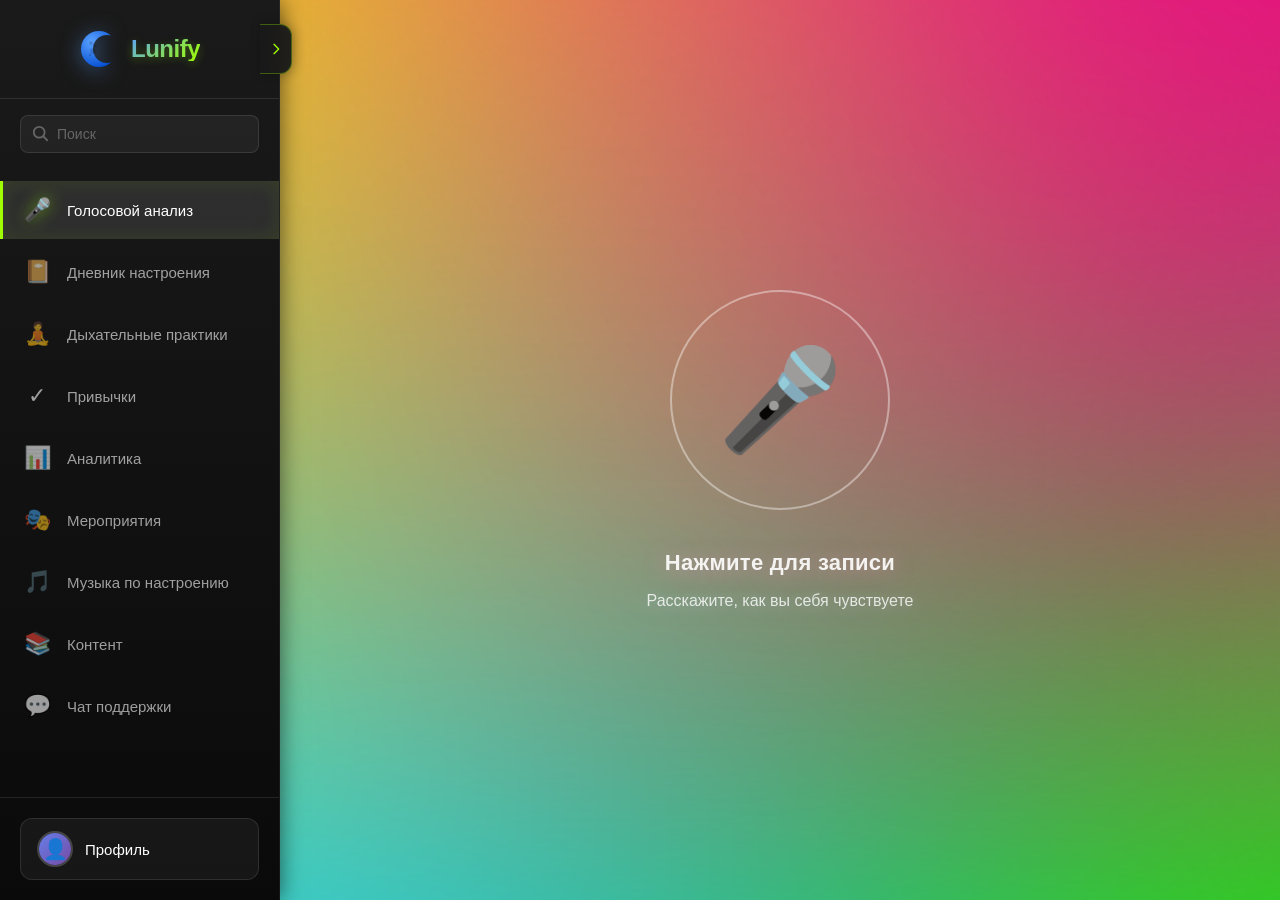
==== commit 7c29e547: "Добавлены новые функции и улучшения" ====
--- a/index.html
+++ b/index.html
@@ -7,7 +7,7 @@
     <meta name="apple-mobile-web-app-status-bar-style" content="black-translucent">
     <meta name="apple-mobile-web-app-title" content="Lunify">
     <title>Lunify - Психологическое благополучие</title>
-    <link rel="stylesheet" href="css/style.css?v=2.0">
+    <link rel="stylesheet" href="css/style.css?v=1001">
 </head>
 <body>
     <!-- Sidebar Toggle Button -->
@@ -93,18 +93,16 @@
                     <span class="tab-icon">💬</span>
                     <span class="tab-label">Чат поддержки</span>
                 </button>
-                <button class="ios-tab" data-tab="profile">
-                    <span class="tab-icon">👤</span>
-                    <span class="tab-label">Профиль</span>
-                </button>
             </nav>
 
-            <!-- Theme Toggle -->
+            <!-- Profile Button -->
             <div class="sidebar-footer">
-                <button class="theme-toggle-btn" id="themeToggle" title="Переключить тему">
-                    <svg width="20" height="20" viewBox="0 0 20 20" fill="currentColor">
-                        <path d="M17.293 13.293A8 8 0 016.707 2.707a8.001 8.001 0 1010.586 10.586z"/>
-                    </svg>
+                <button class="profile-footer-btn ios-tab" data-tab="profile" id="profileFooterBtn">
+                    <div class="profile-avatar-small" id="profileAvatarSmall">
+                        <img src="" alt="Avatar" id="avatarImgSmall" style="display: none;">
+                        <div class="avatar-placeholder-small">👤</div>
+                    </div>
+                    <span class="profile-footer-text">Профиль</span>
                 </button>
             </div>
         </aside>
@@ -1077,6 +1075,25 @@
 
                 <div class="ios-card">
                     <div class="ios-card-header">
+                        <h2>Внешний вид</h2>
+                    </div>
+                    <div class="ios-list">
+                        <div class="ios-list-item theme-toggle-item" id="themeToggleItem">
+                            <div class="list-item-icon" id="themeIconProfile">🌙</div>
+                            <div class="list-item-content">
+                                <div class="list-item-text">Тема оформления</div>
+                                <div class="list-item-subtitle" id="themeSubtitle">Светлая</div>
+                            </div>
+                            <div class="toggle-switch">
+                                <input type="checkbox" id="themeToggleSwitch" class="toggle-input">
+                                <label for="themeToggleSwitch" class="toggle-label"></label>
+                            </div>
+                        </div>
+                    </div>
+                </div>
+
+                <div class="ios-card">
+                    <div class="ios-card-header">
                         <h2>Настройки</h2>
                     </div>
                     <div class="ios-list">
--- a/css/style.css
+++ b/css/style.css
@@ -10,7 +10,7 @@
     --bg-color: #f2f2f7;
     --card-bg: #ffffff;
     --text-primary: #000000;
-    --text-secondary: #8e8e93;
+    --text-secondary: #000000;
     --border-color: #c6c6c8;
     --sidebar-bg: #ffffff;
     --sidebar-text: #000000;
@@ -26,7 +26,7 @@
     --bg-color: #000000;
     --card-bg: #1c1c1e;
     --text-primary: #ffffff;
-    --text-secondary: #8e8e93;
+    --text-secondary: #ffffff;
     --border-color: #38383a;
     --sidebar-bg: #1c1c1e;
     --sidebar-text: #ffffff;
@@ -1172,11 +1172,10 @@
 }
 
 .list-item-text {
-    font-size: 17px !important;
-    color: #ffffff !important;
-    line-height: 1.7 !important;
-    font-weight: 400;
-    opacity: 0.95;
+    font-size: 17px;
+    color: var(--text-primary);
+    line-height: 1.7;
+    font-weight: 500;
 }
 
 .emergency-card {
@@ -1958,7 +1957,7 @@
 }
 
 .stat-card {
-    background: var(--bg-color);
+    background: var(--card-bg);
     border-radius: 12px;
     padding: 20px;
     text-align: center;
@@ -4001,6 +4000,7 @@
 
 .user-email {
     font-size: 15px;
+    font-weight: 500;
     color: var(--text-secondary);
 }
 
@@ -4028,6 +4028,7 @@
 
 .stat-label {
     font-size: 13px;
+    font-weight: 500;
     color: var(--text-secondary);
     line-height: 1.3;
 }
@@ -4053,3 +4054,126 @@
         padding: 12px;
     }
 }
+
+/* Profile footer button */
+.profile-footer-btn {
+    width: 100%;
+    padding: 12px 16px;
+    background: rgba(255, 255, 255, 0.05);
+    border: 1px solid rgba(255, 255, 255, 0.1);
+    border-radius: 12px;
+    color: #fff;
+    cursor: pointer;
+    transition: all 0.2s ease;
+    display: flex;
+    align-items: center;
+    gap: 12px;
+}
+
+.profile-footer-btn:hover {
+    background: rgba(255, 255, 255, 0.1);
+    border-color: rgba(160, 255, 0, 0.3);
+}
+
+.profile-avatar-small {
+    width: 36px;
+    height: 36px;
+    border-radius: 50%;
+    overflow: hidden;
+    flex-shrink: 0;
+    border: 2px solid rgba(255, 255, 255, 0.2);
+}
+
+.profile-avatar-small img {
+    width: 100%;
+    height: 100%;
+    object-fit: cover;
+}
+
+.avatar-placeholder-small {
+    width: 100%;
+    height: 100%;
+    background: linear-gradient(135deg, #667eea 0%, #764ba2 100%);
+    display: flex;
+    align-items: center;
+    justify-content: center;
+    font-size: 20px;
+}
+
+.profile-footer-text {
+    flex: 1;
+    text-align: left;
+    font-size: 15px;
+    font-weight: 500;
+}
+
+/* Toggle switch for theme */
+.toggle-switch {
+    position: relative;
+    width: 51px;
+    height: 31px;
+    flex-shrink: 0;
+}
+
+.toggle-input {
+    opacity: 0;
+    width: 0;
+    height: 0;
+    position: absolute;
+    pointer-events: none;
+}
+
+.toggle-label {
+    position: absolute;
+    cursor: pointer;
+    top: 0;
+    left: 0;
+    right: 0;
+    bottom: 0;
+    background-color: #ccc;
+    border-radius: 34px;
+    transition: 0.3s;
+    pointer-events: all;
+    z-index: 1;
+}
+
+.toggle-label:before {
+    position: absolute;
+    content: "";
+    height: 25px;
+    width: 25px;
+    left: 3px;
+    bottom: 3px;
+    background-color: white;
+    border-radius: 50%;
+    transition: 0.3s;
+}
+
+.toggle-input:checked + .toggle-label {
+    background: linear-gradient(135deg, #667eea 0%, #764ba2 100%);
+}
+
+.toggle-input:checked + .toggle-label:before {
+    transform: translateX(20px);
+}
+
+.list-item-subtitle {
+    font-size: 13px;
+    font-weight: 500;
+    color: var(--text-secondary);
+    margin-top: 4px;
+}
+
+.theme-toggle-item {
+    cursor: pointer;
+}
+
+[data-theme="dark"] .profile-footer-btn {
+    background: rgba(255, 255, 255, 0.05);
+    border-color: var(--border-color);
+    color: var(--text-primary);
+}
+
+[data-theme="dark"] .toggle-label {
+    background-color: #666;
+}
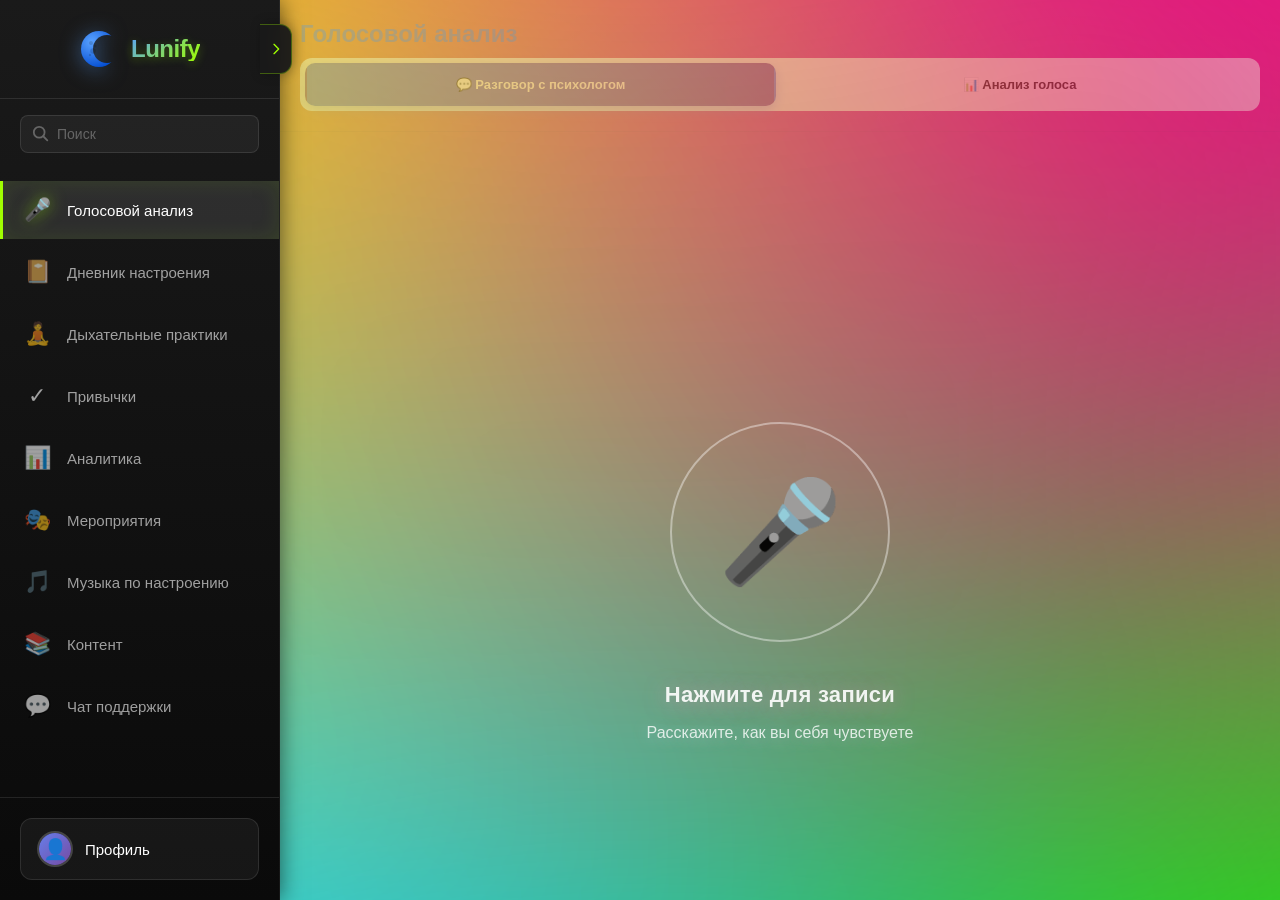
==== commit 9c3b6e10: "Добавление новых изменений" ====
--- a/index.html
+++ b/index.html
@@ -7,7 +7,7 @@
     <meta name="apple-mobile-web-app-status-bar-style" content="black-translucent">
     <meta name="apple-mobile-web-app-title" content="Lunify">
     <title>Lunify - Психологическое благополучие</title>
-    <link rel="stylesheet" href="css/style.css?v=1001">
+    <link rel="stylesheet" href="css/style.css?v=20250111d">
 </head>
 <body>
     <!-- Sidebar Toggle Button -->
@@ -113,10 +113,43 @@
         <!-- Voice Tab -->
         <div id="voice-tab" class="tab-content active">
             <div class="ios-card">
+                <div class="ios-card-header">
+                    <h2>Голосовой анализ</h2>
+                    <div class="voice-mode-selector">
+                        <button class="mode-btn active" data-mode="conversation" id="conversationModeBtn">
+                            💬 Разговор с психологом
+                        </button>
+                        <button class="mode-btn" data-mode="analysis" id="analysisModeBtn">
+                            📊 Анализ голоса
+                        </button>
+                    </div>
+                </div>
                 <div class="voice-section">
                     <button class="voice-button" id="voiceBtn">🎤</button>
                     <div class="voice-status" id="voiceStatus">Нажмите для записи</div>
-                    <div class="voice-hint">Расскажите, как вы себя чувствуете</div>
+                    <div class="voice-hint" id="voiceHint">Расскажите, как вы себя чувствуете</div>
+
+                    <!-- Текстовый режим как запасной вариант -->
+                    <div class="text-input-mode" id="textInputMode" style="display: none; margin-top: 20px;">
+                        <textarea
+                            id="manualTextInput"
+                            placeholder="Напишите, что вас беспокоит..."
+                            style="width: 100%; min-height: 100px; padding: 15px; border: 2px solid #e0e0e0; border-radius: 12px; font-size: 16px; font-family: -apple-system, sans-serif; resize: vertical;"
+                        ></textarea>
+                        <button
+                            id="sendTextBtn"
+                            style="margin-top: 10px; width: 100%; padding: 15px; background: linear-gradient(135deg, #667eea 0%, #764ba2 100%); color: white; border: none; border-radius: 12px; font-size: 16px; font-weight: 600; cursor: pointer;"
+                        >
+                            Отправить сообщение
+                        </button>
+                    </div>
+
+                    <button
+                        id="toggleInputModeBtn"
+                        style="margin-top: 15px; padding: 10px 20px; background: transparent; border: 2px solid #667eea; color: #667eea; border-radius: 12px; font-size: 14px; cursor: pointer; display: none;"
+                    >
+                        📝 Переключить на текстовый ввод
+                    </button>
                 </div>
             </div>
 
@@ -1160,7 +1193,7 @@
     <!-- Scripts -->
     <script src="https://cdn.jsdelivr.net/npm/chart.js@4.4.0/dist/chart.umd.min.js"></script>
     <script src="js/config.js"></script>
-    <script src="js/voiceAnalysis.js"></script>
+    <script src="js/voiceAnalysis.js?v=groq2"></script>
     <script src="js/aiChat.js"></script>
     <script src="js/moodDiary.js"></script>
     <script src="js/breathing.js"></script>
@@ -1172,6 +1205,6 @@
     <script src="js/search.js"></script>
     <script src="js/auth.js"></script>
     <script src="js/theme.js"></script>
-    <script src="js/app.js"></script>
+    <script src="js/app.js?v=groq1"></script>
 </body>
 </html>
--- a/css/style.css
+++ b/css/style.css
@@ -441,10 +441,10 @@
 
 .ios-card {
     background: var(--card-bg);
-    border-radius: 12px;
-    margin: 12px 16px;
+    border-radius: 16px;
+    margin: 16px 20px;
     overflow: hidden;
-    box-shadow: 0 1px 3px rgba(0, 0, 0, 0.05);
+    box-shadow: 0 2px 8px rgba(0, 0, 0, 0.08);
 }
 
 /* Transparent background for voice tab card */
@@ -461,7 +461,7 @@
     left: 280px;
     right: 0;
     bottom: 0;
-    z-index: 10;
+    z-index: 1000;
     padding-top: var(--safe-area-top);
     transition: left 0.3s cubic-bezier(0.4, 0, 0.2, 1);
 }
@@ -479,17 +479,40 @@
 }
 
 .ios-card-header {
-    padding: 16px;
-    border-bottom: 0.5px solid var(--border-color);
+    padding: 20px;
+    border-bottom: 1px solid rgba(0, 0, 0, 0.05);
+    background: linear-gradient(180deg, rgba(102, 126, 234, 0.03) 0%, transparent 100%);
+    display: flex;
+    flex-direction: column;
+    gap: 10px;
+    position: relative;
+    z-index: 1;
+}
+
+[data-theme="dark"] .ios-card-header {
+    border-bottom-color: rgba(255, 255, 255, 0.05);
+    background: linear-gradient(180deg, rgba(90, 162, 255, 0.05) 0%, transparent 100%);
 }
 
 .ios-card-header h2 {
-    font-size: 20px;
-    font-weight: 600;
+    font-size: 24px;
+    font-weight: 700;
+    background: linear-gradient(135deg, #667eea 0%, #764ba2 100%);
+    -webkit-background-clip: text;
+    -webkit-text-fill-color: transparent;
+    background-clip: text;
+    margin: 0;
+}
+
+[data-theme="dark"] .ios-card-header h2 {
+    background: linear-gradient(135deg, #5AA2FF 0%, #A0FF00 100%);
+    -webkit-background-clip: text;
+    -webkit-text-fill-color: transparent;
+    background-clip: text;
 }
 
 .ios-card-body {
-    padding: 16px;
+    padding: 20px;
 }
 
 /* Vertical tabs on the left side - collapsible */
@@ -660,6 +683,68 @@
 
 .ios-tabs.collapsed .tab-toggle {
     right: 10px;
+}
+
+/* Voice Mode Selector */
+.voice-mode-selector {
+    display: flex;
+    gap: 8px;
+    background: var(--bg-color);
+    padding: 5px;
+    border-radius: 12px;
+    position: relative;
+    z-index: 100;
+    pointer-events: auto;
+}
+
+.mode-btn {
+    flex: 1;
+    padding: 12px 16px;
+    border: 2px solid transparent;
+    background: transparent;
+    color: var(--text-secondary);
+    border-radius: 10px;
+    font-size: 13px;
+    font-weight: 600;
+    cursor: pointer;
+    transition: all 0.3s ease;
+    white-space: nowrap;
+    user-select: none;
+    -webkit-user-select: none;
+    -webkit-tap-highlight-color: transparent;
+    outline: none;
+    pointer-events: auto;
+    position: relative;
+    z-index: 100;
+}
+
+.mode-btn:hover {
+    background: rgba(102, 126, 234, 0.15);
+    transform: scale(1.02);
+}
+
+.mode-btn:active {
+    transform: scale(0.98);
+}
+
+.mode-btn.active {
+    background: linear-gradient(135deg, #667eea 0%, #764ba2 100%);
+    color: white !important;
+    box-shadow: 0 4px 12px rgba(102, 126, 234, 0.4);
+    border-color: transparent;
+}
+
+[data-theme="dark"] .mode-btn {
+    color: rgba(255, 255, 255, 0.7);
+}
+
+[data-theme="dark"] .mode-btn:hover {
+    background: rgba(90, 162, 255, 0.2);
+}
+
+[data-theme="dark"] .mode-btn.active {
+    background: linear-gradient(135deg, #5AA2FF 0%, #A0FF00 100%);
+    color: #000 !important;
 }
 
 .voice-section {
@@ -727,6 +812,7 @@
     filter: blur(100px);
     opacity: 1;
     transition: all 1s ease;
+    pointer-events: none;
 }
 
 /* ANXIETY STATE - Fast, energetic colors */
@@ -794,6 +880,7 @@
     z-index: 1;
     animation: colorPulse 15s ease-in-out infinite alternate;
     filter: blur(90px);
+    pointer-events: none;
 }
 
 @keyframes colorPulse {
@@ -918,21 +1005,20 @@
 
 .ios-button {
     width: 100%;
-    padding: 16px;
-    background: #007aff;
+    padding: 16px 20px;
+    background: linear-gradient(135deg, #667eea 0%, #764ba2 100%);
     color: white;
     border: none;
-    border-radius: 12px;
+    border-radius: 14px;
     font-size: 17px;
     font-weight: 600;
     margin-top: 16px;
     cursor: pointer;
-    transition: all 0.2s ease;
+    transition: opacity 0.2s ease;
 }
 
 .ios-button:active {
-    opacity: 0.7;
-    transform: scale(0.98);
+    opacity: 0.8;
 }
 
 .result-card {
@@ -1013,7 +1099,11 @@
     align-items: center;
     justify-content: center;
     transition: all 0.2s ease;
-    z-index: 10;
+    z-index: 1000;
+    pointer-events: auto;
+    -webkit-tap-highlight-color: transparent;
+    user-select: none;
+    -webkit-user-select: none;
 }
 
 .result-close-btn:hover {
@@ -1044,6 +1134,17 @@
     to {
         opacity: 1;
         transform: translate(-50%, -50%);
+    }
+}
+
+@keyframes pulse {
+    0%, 100% {
+        transform: scale(1);
+        box-shadow: 0 0 0 0 rgba(245, 158, 11, 0.7);
+    }
+    50% {
+        transform: scale(1.05);
+        box-shadow: 0 0 0 10px rgba(245, 158, 11, 0);
     }
 }
 
@@ -1443,6 +1544,16 @@
         width: 150px;
         height: 150px;
         font-size: 70px;
+    }
+
+    .mode-btn {
+        font-size: 11px;
+        padding: 10px 12px;
+    }
+
+    .voice-mode-selector {
+        gap: 6px;
+        padding: 4px;
     }
 }
 /* ============================================
@@ -2280,21 +2391,49 @@
     }
 }
 
-@media (max-width: 640px) {
+@media (max-width: 768px) {
     .app-sidebar {
-        transform: translateX(-280px);
+        transform: translateX(-280px) !important;
+        z-index: 5000 !important; /* Выше всего остального */
     }
 
     .app-sidebar.active {
-        transform: translateX(0);
+        transform: translateX(0) !important;
     }
 
     .main-content-area {
-        margin-left: 0;
-    }
-
+        margin-left: 0 !important;
+    }
+
+    /* Voice tab на всю ширину на мобильных */
+    #voice-tab {
+        left: 0 !important;
+    }
+
+    /* Кнопка всегда видна слева на мобильных */
     .sidebar-toggle-btn {
-        display: flex;
+        display: flex !important;
+        left: 10px !important;
+        top: 20px !important;
+        z-index: 6000 !important; /* Выше sidebar */
+    }
+
+    /* Когда sidebar открыт, кнопка справа от него */
+    .app-sidebar.active ~ * .sidebar-toggle-btn,
+    .app-sidebar.active + .sidebar-toggle-btn {
+        left: 260px !important;
+    }
+
+    /* Overlay для закрытия sidebar при клике вне его */
+    .app-sidebar.active::after {
+        content: '';
+        position: fixed;
+        top: 0;
+        left: 280px;
+        right: 0;
+        bottom: 0;
+        background: rgba(0, 0, 0, 0.5);
+        z-index: -1;
     }
 }
 
@@ -4168,6 +4307,194 @@
     cursor: pointer;
 }
 
+/* ========================================
+   MOBILE OPTIMIZATION
+   ======================================== */
+
+/* Увеличение размеров кликабельных элементов для мобильных */
+@media (max-width: 768px) {
+    /* Минимальный размер кликабельных элементов 44x44px */
+    .ios-tab,
+    .sidebar-toggle-btn,
+    .profile-footer-btn,
+    button,
+    .ios-list-item {
+        min-height: 44px;
+    }
+
+    /* Увеличение размера шрифтов для лучшей читаемости */
+    body {
+        font-size: 16px;
+    }
+
+    /* Увеличение отступов для удобства касаний */
+    .ios-list-item {
+        padding: 16px;
+    }
+
+    /* Статистика в три колонки на средних экранах для экономии места */
+    .profile-stats {
+        grid-template-columns: repeat(3, 1fr);
+        gap: 8px;
+    }
+
+    .stat-item {
+        padding: 12px 8px;
+    }
+
+    .stat-number {
+        font-size: 28px;
+    }
+
+    .stat-label {
+        font-size: 11px;
+    }
+
+    /* Увеличение размера переключателя темы */
+    .toggle-switch {
+        transform: scale(1.1);
+    }
+
+    /* Больше отступы для кнопок */
+    .google-signin-btn,
+    .demo-login-btn,
+    .guest-mode-btn {
+        padding: 14px 24px;
+        min-height: 48px;
+    }
+
+    /* Карточки на всю ширину */
+    .ios-card {
+        margin: 0;
+    }
+
+    /* Увеличение размера иконок */
+    .list-item-icon {
+        font-size: 24px;
+        min-width: 40px;
+    }
+
+    /* Больше padding для профиля */
+    .profile-state {
+        padding: 16px;
+    }
+
+    /* Аватар немного меньше на мобильных */
+    .profile-avatar {
+        width: 100px;
+        height: 100px;
+    }
+
+    /* Заголовки чуть меньше */
+    .ios-card-header h2 {
+        font-size: 20px;
+    }
+
+    /* Stat numbers больше для лучшей видимости */
+    .stat-number {
+        font-size: 36px;
+    }
+}
+
+/* Очень маленькие экраны (до 375px) */
+@media (max-width: 375px) {
+    /* Ещё меньше отступы */
+    .profile-state {
+        padding: 12px;
+    }
+
+    .ios-card {
+        padding: 16px;
+    }
+
+    /* Компактные кнопки */
+    .google-signin-btn,
+    .demo-login-btn,
+    .guest-mode-btn {
+        font-size: 14px;
+        padding: 12px 20px;
+    }
+
+    /* Меньше аватар */
+    .profile-avatar {
+        width: 80px;
+        height: 80px;
+    }
+}
+
+/* Portrait режим на мобильных - статистика в ряд для экономии места */
+@media (min-width: 480px) and (max-width: 768px) {
+    .profile-stats {
+        grid-template-columns: repeat(3, 1fr);
+        gap: 12px;
+    }
+
+    .stat-item {
+        padding: 16px 8px;
+    }
+
+    .stat-number {
+        font-size: 32px;
+    }
+
+    .stat-label {
+        font-size: 12px;
+    }
+}
+
+/* Landscape режим на мобильных */
+@media (max-width: 896px) and (orientation: landscape) {
+    /* Компактный header в landscape */
+    .profile-header {
+        padding: 20px;
+    }
+
+    /* Статистика в ряд */
+    .profile-stats {
+        grid-template-columns: repeat(3, 1fr);
+    }
+
+    .stat-number {
+        font-size: 28px;
+    }
+
+    .stat-label {
+        font-size: 11px;
+    }
+}
+
+/* Touch-friendly improvements */
+@media (hover: none) and (pointer: coarse) {
+    /* Для устройств с touch экраном */
+
+    /* Убираем hover эффекты, добавляем active */
+    .ios-list-item:hover {
+        background: transparent;
+    }
+
+    .ios-list-item:active {
+        background: rgba(0, 0, 0, 0.05);
+        transform: scale(0.98);
+    }
+
+    [data-theme="dark"] .ios-list-item:active {
+        background: rgba(255, 255, 255, 0.05);
+    }
+
+    /* Увеличение области клика для переключателя */
+    .theme-toggle-item {
+        padding: 20px 16px;
+    }
+
+    /* Больше feedback при нажатии на кнопки */
+    button:active,
+    .google-signin-btn:active,
+    .demo-login-btn:active {
+        transform: scale(0.96);
+        transition: transform 0.1s ease;
+    }
+}
+
 [data-theme="dark"] .profile-footer-btn {
     background: rgba(255, 255, 255, 0.05);
     border-color: var(--border-color);
